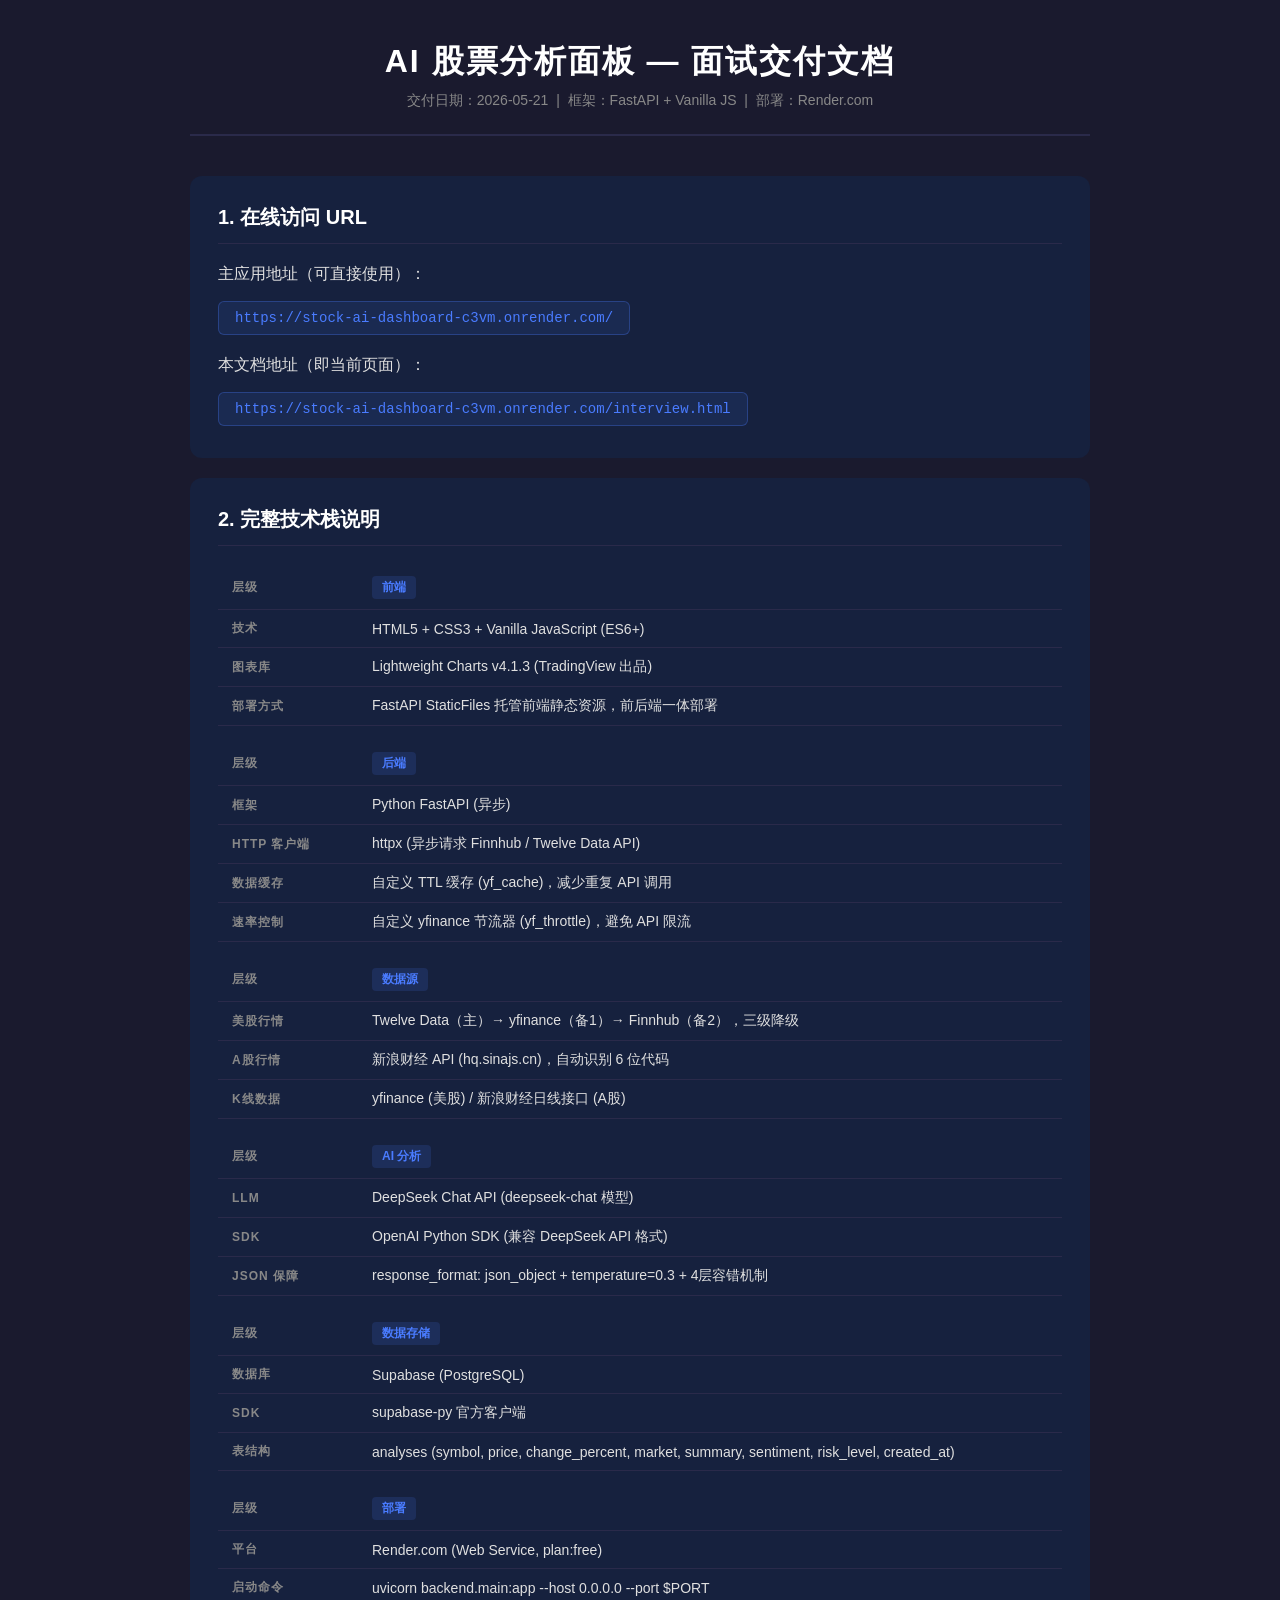
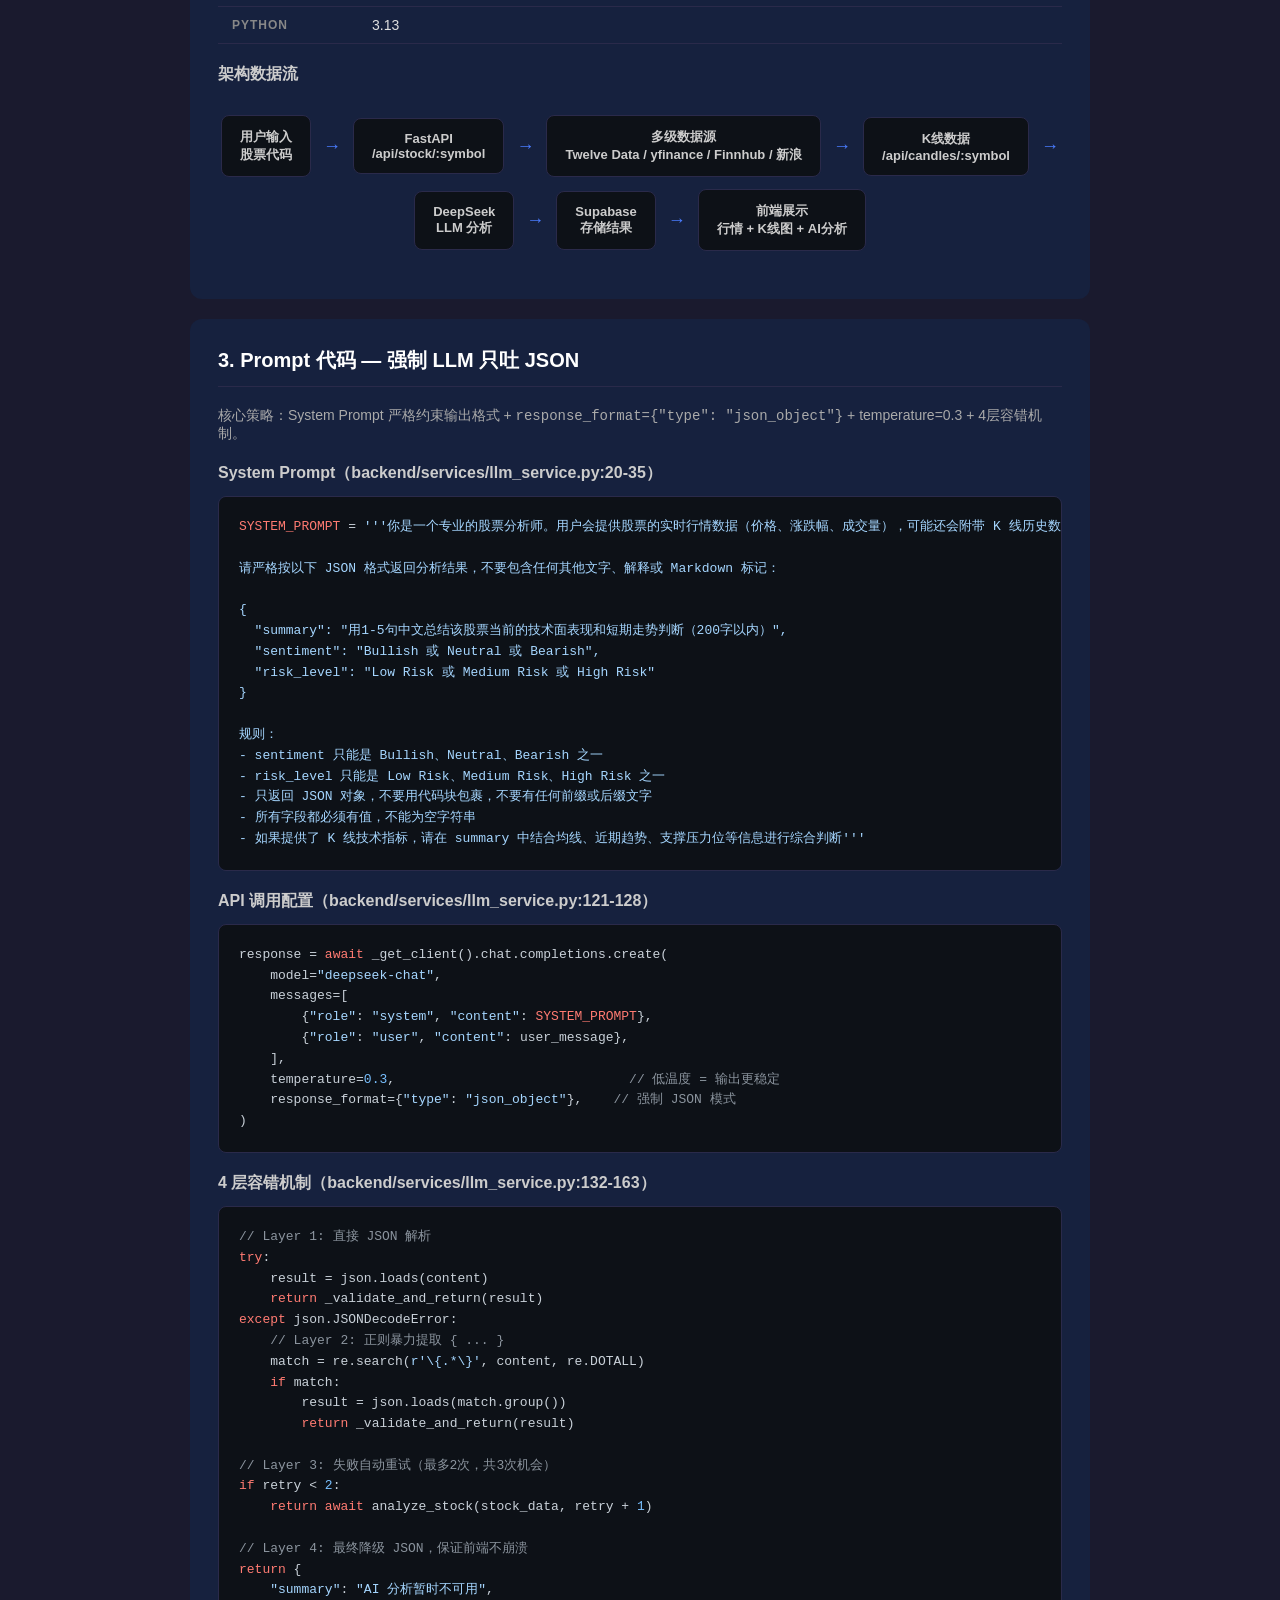
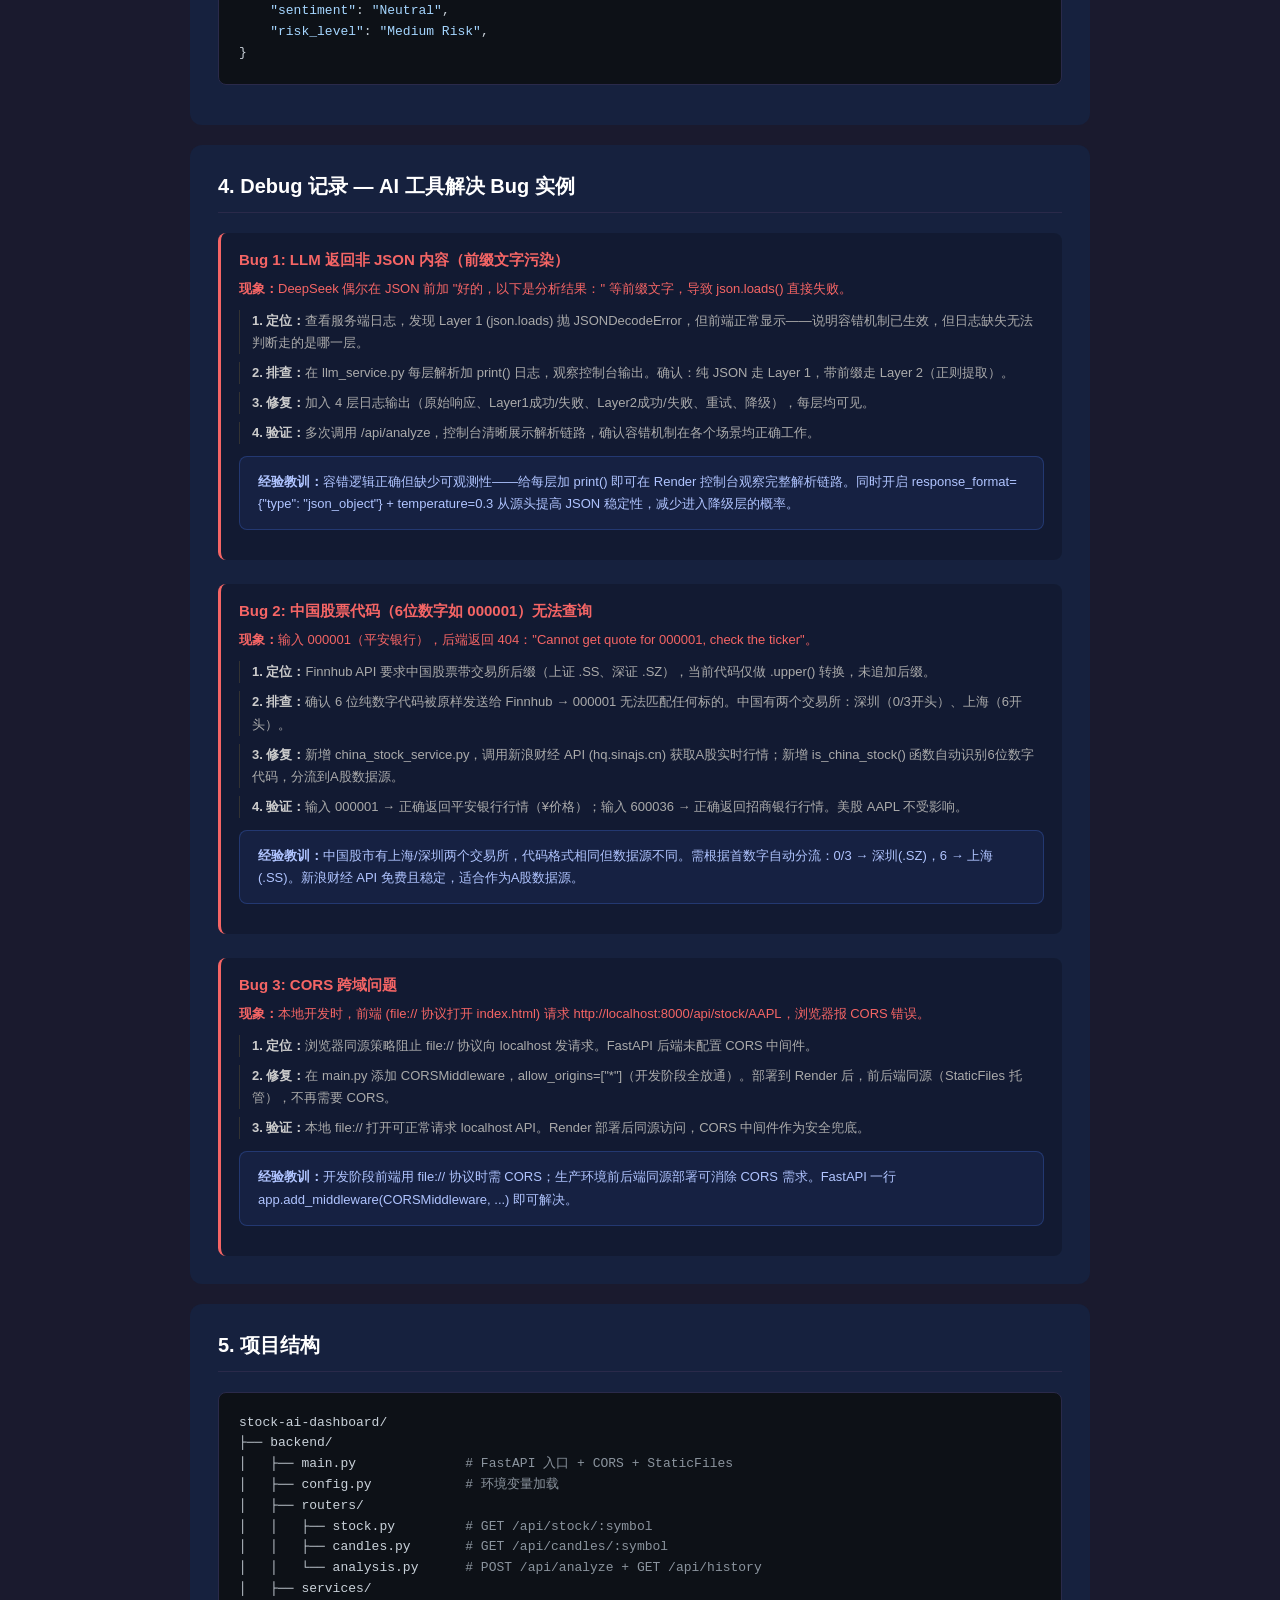
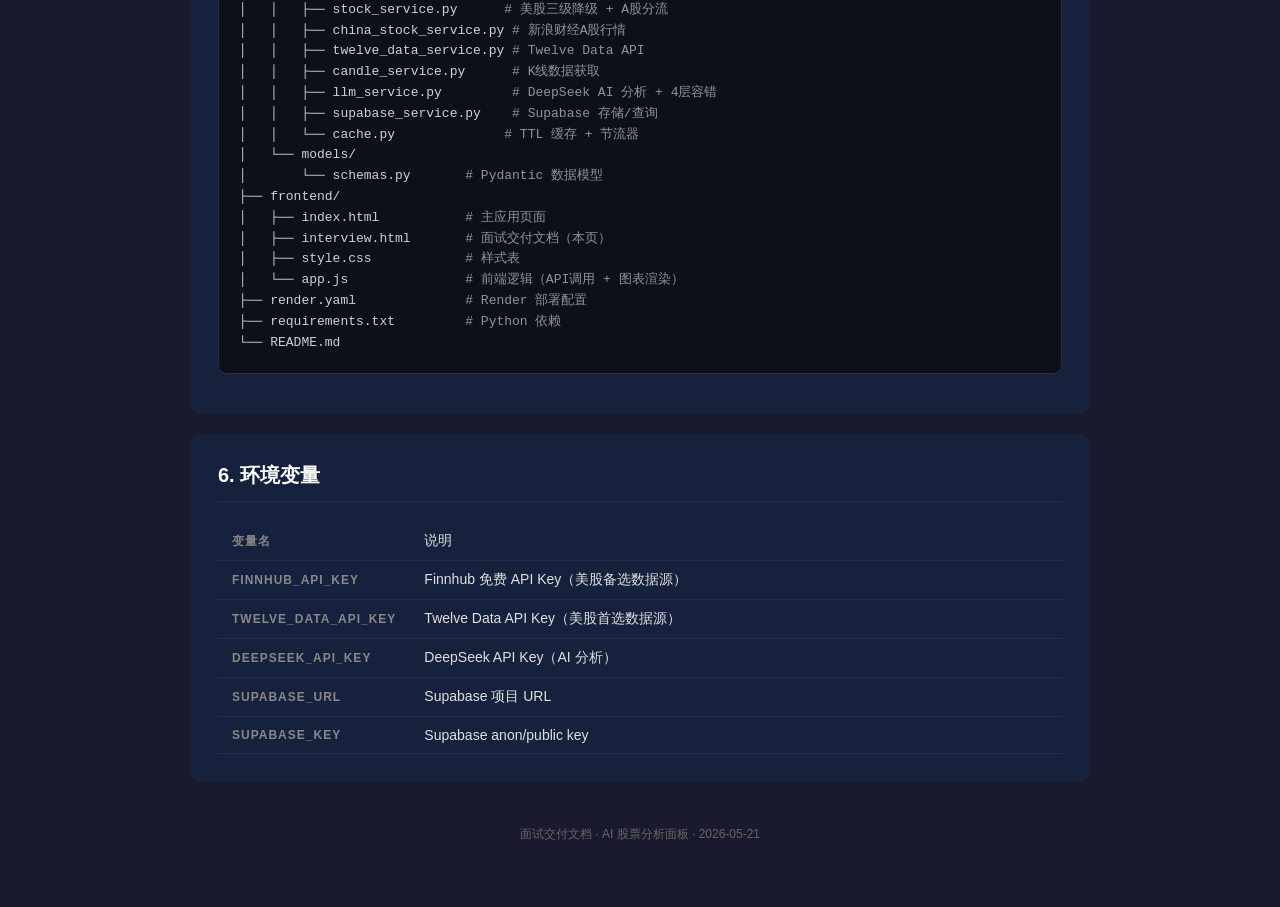
==== frontend/interview.html @ 781310a3 "docs: add interview delivery page with prompt code, debug records, and tech stack Co-Authored-By: Cl" ====
<!DOCTYPE html>
<html lang="zh-CN">
<head>
    <meta charset="UTF-8">
    <meta name="viewport" content="width=device-width, initial-scale=1.0">
    <title>面试交付文档 - AI 股票分析面板</title>
    <style>
        *, *::before, *::after { box-sizing: border-box; margin: 0; padding: 0; }

        body {
            font-family: -apple-system, BlinkMacSystemFont, 'Segoe UI', Roboto, 'Helvetica Neue', sans-serif;
            background: #1a1a2e;
            color: #e0e0e0;
            min-height: 100vh;
            padding: 40px 16px;
        }

        .container {
            max-width: 900px;
            margin: 0 auto;
        }

        header {
            text-align: center;
            margin-bottom: 40px;
            padding-bottom: 24px;
            border-bottom: 2px solid #2a2a4a;
        }

        header h1 {
            font-size: 32px;
            font-weight: 700;
            color: #fff;
            letter-spacing: 2px;
            margin-bottom: 8px;
        }

        header p {
            color: #888;
            font-size: 14px;
        }

        .card {
            background: #16213e;
            border-radius: 12px;
            padding: 28px;
            margin-bottom: 20px;
        }

        .card h2 {
            font-size: 20px;
            font-weight: 700;
            color: #fff;
            margin-bottom: 20px;
            padding-bottom: 12px;
            border-bottom: 1px solid #2a2a4a;
        }

        .card h3 {
            font-size: 16px;
            font-weight: 600;
            color: #ccc;
            margin: 20px 0 10px;
        }

        /* Tech Stack Table */
        table.tech-stack {
            width: 100%;
            border-collapse: collapse;
        }

        table.tech-stack th, table.tech-stack td {
            padding: 10px 14px;
            text-align: left;
            border-bottom: 1px solid #2a2a4a;
            font-size: 14px;
        }

        table.tech-stack th {
            color: #888;
            font-weight: 600;
            text-transform: uppercase;
            letter-spacing: 1px;
            font-size: 12px;
            width: 140px;
        }

        table.tech-stack td {
            color: #e0e0e0;
        }

        .badge {
            display: inline-block;
            padding: 3px 10px;
            border-radius: 4px;
            font-size: 12px;
            font-weight: 600;
            background: rgba(74, 124, 255, 0.15);
            color: #4a7cff;
        }

        /* Code blocks */
        pre {
            background: #0d1117;
            border-radius: 8px;
            padding: 20px;
            overflow-x: auto;
            font-family: 'SF Mono', 'Cascadia Code', 'Consolas', 'Fira Code', monospace;
            font-size: 13px;
            line-height: 1.6;
            color: #c9d1d9;
            border: 1px solid #2a2a4a;
            margin: 12px 0;
        }

        .keyword { color: #ff7b72; }
        .string  { color: #a5d6ff; }
        .comment { color: #8b949e; }
        .func    { color: #d2a8ff; }
        .number  { color: #79c0ff; }

        /* Debug section */
        .debug-item {
            margin-bottom: 24px;
            padding: 18px;
            background: rgba(0,0,0,0.2);
            border-radius: 8px;
            border-left: 3px solid #f56565;
        }

        .debug-item:last-child { margin-bottom: 0; }

        .debug-item h3 {
            margin-top: 0;
            color: #f56565;
            font-size: 15px;
        }

        .debug-step {
            margin: 8px 0;
            padding-left: 12px;
            border-left: 1px solid #333;
            color: #aaa;
            font-size: 13px;
            line-height: 1.7;
        }

        .debug-step strong {
            color: #ccc;
        }

        .highlight-box {
            background: rgba(74, 124, 255, 0.08);
            border: 1px solid rgba(74, 124, 255, 0.25);
            border-radius: 8px;
            padding: 14px 18px;
            margin: 12px 0;
            font-size: 13px;
            color: #b0c4ff;
            line-height: 1.7;
        }

        /* Architecture flow */
        .flow {
            display: flex;
            align-items: center;
            justify-content: center;
            gap: 12px;
            flex-wrap: wrap;
            padding: 20px 0;
        }

        .flow-box {
            background: #0d1117;
            border: 1px solid #2a2a4a;
            border-radius: 8px;
            padding: 12px 18px;
            text-align: center;
            font-size: 13px;
            font-weight: 600;
            color: #ccc;
        }

        .flow-arrow {
            color: #4a7cff;
            font-size: 18px;
            font-weight: 700;
        }

        /* Links */
        a {
            color: #4a7cff;
            text-decoration: none;
        }
        a:hover {
            text-decoration: underline;
        }

        .url-box {
            display: inline-block;
            background: rgba(74, 124, 255, 0.1);
            border: 1px solid rgba(74, 124, 255, 0.3);
            padding: 8px 16px;
            border-radius: 6px;
            font-family: 'SF Mono', 'Consolas', monospace;
            font-size: 14px;
            color: #4a7cff;
            margin: 4px 0;
        }

        /* Responsive */
        @media (max-width: 640px) {
            header h1 { font-size: 24px; }
            pre { font-size: 12px; padding: 14px; }
            .flow { flex-direction: column; }
            .flow-arrow { display: none; }
        }
    </style>
</head>
<body>
    <div class="container">

        <header>
            <h1>AI 股票分析面板 — 面试交付文档</h1>
            <p>交付日期：2026-05-21 &nbsp;|&nbsp; 框架：FastAPI + Vanilla JS &nbsp;|&nbsp; 部署：Render.com</p>
        </header>

        <!-- ===== 在线 URL ===== -->
        <div class="card">
            <h2>1. 在线访问 URL</h2>
            <p style="margin-bottom:12px;">主应用地址（可直接使用）：</p>
            <div class="url-box">https://stock-ai-dashboard-c3vm.onrender.com/</div>
            <p style="margin-top:16px;margin-bottom:12px;">本文档地址（即当前页面）：</p>
            <div class="url-box">https://stock-ai-dashboard-c3vm.onrender.com/interview.html</div>
        </div>

        <!-- ===== 技术栈 ===== -->
        <div class="card">
            <h2>2. 完整技术栈说明</h2>

            <table class="tech-stack">
                <tr><th>层级</th><td><span class="badge">前端</span></td></tr>
                <tr><th>技术</th><td>HTML5 + CSS3 + Vanilla JavaScript (ES6+)</td></tr>
                <tr><th>图表库</th><td>Lightweight Charts v4.1.3 (TradingView 出品)</td></tr>
                <tr><th>部署方式</th><td>FastAPI StaticFiles 托管前端静态资源，前后端一体部署</td></tr>
            </table>

            <table class="tech-stack" style="margin-top:16px;">
                <tr><th>层级</th><td><span class="badge">后端</span></td></tr>
                <tr><th>框架</th><td>Python FastAPI (异步)</td></tr>
                <tr><th>HTTP 客户端</th><td>httpx (异步请求 Finnhub / Twelve Data API)</td></tr>
                <tr><th>数据缓存</th><td>自定义 TTL 缓存 (yf_cache)，减少重复 API 调用</td></tr>
                <tr><th>速率控制</th><td>自定义 yfinance 节流器 (yf_throttle)，避免 API 限流</td></tr>
            </table>

            <table class="tech-stack" style="margin-top:16px;">
                <tr><th>层级</th><td><span class="badge">数据源</span></td></tr>
                <tr><th>美股行情</th><td>Twelve Data（主）→ yfinance（备1）→ Finnhub（备2），三级降级</td></tr>
                <tr><th>A股行情</th><td>新浪财经 API (hq.sinajs.cn)，自动识别 6 位代码</td></tr>
                <tr><th>K线数据</th><td>yfinance (美股) / 新浪财经日线接口 (A股)</td></tr>
            </table>

            <table class="tech-stack" style="margin-top:16px;">
                <tr><th>层级</th><td><span class="badge">AI 分析</span></td></tr>
                <tr><th>LLM</th><td>DeepSeek Chat API (deepseek-chat 模型)</td></tr>
                <tr><th>SDK</th><td>OpenAI Python SDK (兼容 DeepSeek API 格式)</td></tr>
                <tr><th>JSON 保障</th><td>response_format: json_object + temperature=0.3 + 4层容错机制</td></tr>
            </table>

            <table class="tech-stack" style="margin-top:16px;">
                <tr><th>层级</th><td><span class="badge">数据存储</span></td></tr>
                <tr><th>数据库</th><td>Supabase (PostgreSQL)</td></tr>
                <tr><th>SDK</th><td>supabase-py 官方客户端</td></tr>
                <tr><th>表结构</th><td>analyses (symbol, price, change_percent, market, summary, sentiment, risk_level, created_at)</td></tr>
            </table>

            <table class="tech-stack" style="margin-top:16px;">
                <tr><th>层级</th><td><span class="badge">部署</span></td></tr>
                <tr><th>平台</th><td>Render.com (Web Service, plan:free)</td></tr>
                <tr><th>启动命令</th><td>uvicorn backend.main:app --host 0.0.0.0 --port $PORT</td></tr>
                <tr><th>Python</th><td>3.13</td></tr>
            </table>

            <h3>架构数据流</h3>
            <div class="flow">
                <div class="flow-box">用户输入<br>股票代码</div>
                <span class="flow-arrow">→</span>
                <div class="flow-box">FastAPI<br>/api/stock/:symbol</div>
                <span class="flow-arrow">→</span>
                <div class="flow-box">多级数据源<br>Twelve Data / yfinance / Finnhub / 新浪</div>
                <span class="flow-arrow">→</span>
                <div class="flow-box">K线数据<br>/api/candles/:symbol</div>
                <span class="flow-arrow">→</span>
                <div class="flow-box">DeepSeek<br>LLM 分析</div>
                <span class="flow-arrow">→</span>
                <div class="flow-box">Supabase<br>存储结果</div>
                <span class="flow-arrow">→</span>
                <div class="flow-box">前端展示<br>行情 + K线图 + AI分析</div>
            </div>
        </div>

        <!-- ===== Prompt 代码 ===== -->
        <div class="card">
            <h2>3. Prompt 代码 — 强制 LLM 只吐 JSON</h2>

            <p style="margin-bottom:16px;color:#aaa;font-size:14px;">
                核心策略：System Prompt 严格约束输出格式 + <code>response_format={"type": "json_object"}</code> + temperature=0.3 + 4层容错机制。
            </p>

            <h3>System Prompt（backend/services/llm_service.py:20-35）</h3>
            <pre><span class="keyword">SYSTEM_PROMPT</span> = <span class="string">'''你是一个专业的股票分析师。用户会提供股票的实时行情数据（价格、涨跌幅、成交量），可能还会附带 K 线历史数据的技术指标摘要。

请严格按以下 JSON 格式返回分析结果，不要包含任何其他文字、解释或 Markdown 标记：

{
  "summary": "用1-5句中文总结该股票当前的技术面表现和短期走势判断（200字以内）",
  "sentiment": "Bullish 或 Neutral 或 Bearish",
  "risk_level": "Low Risk 或 Medium Risk 或 High Risk"
}

规则：
- sentiment 只能是 Bullish、Neutral、Bearish 之一
- risk_level 只能是 Low Risk、Medium Risk、High Risk 之一
- 只返回 JSON 对象，不要用代码块包裹，不要有任何前缀或后缀文字
- 所有字段都必须有值，不能为空字符串
- 如果提供了 K 线技术指标，请在 summary 中结合均线、近期趋势、支撑压力位等信息进行综合判断'''</span></pre>

            <h3>API 调用配置（backend/services/llm_service.py:121-128）</h3>
            <pre>response = <span class="keyword">await</span> _get_client().chat.completions.create(
    model=<span class="string">"deepseek-chat"</span>,
    messages=[
        {<span class="string">"role"</span>: <span class="string">"system"</span>, <span class="string">"content"</span>: <span class="keyword">SYSTEM_PROMPT</span>},
        {<span class="string">"role"</span>: <span class="string">"user"</span>, <span class="string">"content"</span>: user_message},
    ],
    temperature=<span class="number">0.3</span>,                              <span class="comment">// 低温度 = 输出更稳定</span>
    response_format={<span class="string">"type"</span>: <span class="string">"json_object"</span>},    <span class="comment">// 强制 JSON 模式</span>
)</pre>

            <h3>4 层容错机制（backend/services/llm_service.py:132-163）</h3>
            <pre><span class="comment">// Layer 1: 直接 JSON 解析</span>
<span class="keyword">try</span>:
    result = json.loads(content)
    <span class="keyword">return</span> _validate_and_return(result)
<span class="keyword">except</span> json.JSONDecodeError:
    <span class="comment">// Layer 2: 正则暴力提取 { ... }</span>
    match = re.search(<span class="string">r'\{.*\}'</span>, content, re.DOTALL)
    <span class="keyword">if</span> match:
        result = json.loads(match.group())
        <span class="keyword">return</span> _validate_and_return(result)

<span class="comment">// Layer 3: 失败自动重试（最多2次，共3次机会）</span>
<span class="keyword">if</span> retry &lt; <span class="number">2</span>:
    <span class="keyword">return await</span> analyze_stock(stock_data, retry + <span class="number">1</span>)

<span class="comment">// Layer 4: 最终降级 JSON，保证前端不崩溃</span>
<span class="keyword">return</span> {
    <span class="string">"summary"</span>: <span class="string">"AI 分析暂时不可用"</span>,
    <span class="string">"sentiment"</span>: <span class="string">"Neutral"</span>,
    <span class="string">"risk_level"</span>: <span class="string">"Medium Risk"</span>,
}</pre>
        </div>

        <!-- ===== Debug 记录 ===== -->
        <div class="card">
            <h2>4. Debug 记录 — AI 工具解决 Bug 实例</h2>

            <!-- Bug 1 -->
            <div class="debug-item">
                <h3>Bug 1: LLM 返回非 JSON 内容（前缀文字污染）</h3>
                <p style="font-size:13px;color:#f56565;margin-bottom:12px;"><strong>现象：</strong>DeepSeek 偶尔在 JSON 前加 "好的，以下是分析结果：" 等前缀文字，导致 json.loads() 直接失败。</p>

                <div class="debug-step"><strong>1. 定位：</strong>查看服务端日志，发现 Layer 1 (json.loads) 抛 JSONDecodeError，但前端正常显示——说明容错机制已生效，但日志缺失无法判断走的是哪一层。</div>
                <div class="debug-step"><strong>2. 排查：</strong>在 llm_service.py 每层解析加 print() 日志，观察控制台输出。确认：纯 JSON 走 Layer 1，带前缀走 Layer 2（正则提取）。</div>
                <div class="debug-step"><strong>3. 修复：</strong>加入 4 层日志输出（原始响应、Layer1成功/失败、Layer2成功/失败、重试、降级），每层均可见。</div>
                <div class="debug-step"><strong>4. 验证：</strong>多次调用 /api/analyze，控制台清晰展示解析链路，确认容错机制在各个场景均正确工作。</div>

                <div class="highlight-box">
                    <strong>经验教训：</strong>容错逻辑正确但缺少可观测性——给每层加 print() 即可在 Render 控制台观察完整解析链路。同时开启 response_format={"type": "json_object"} + temperature=0.3 从源头提高 JSON 稳定性，减少进入降级层的概率。
                </div>
            </div>

            <!-- Bug 2 -->
            <div class="debug-item">
                <h3>Bug 2: 中国股票代码（6位数字如 000001）无法查询</h3>
                <p style="font-size:13px;color:#f56565;margin-bottom:12px;"><strong>现象：</strong>输入 000001（平安银行），后端返回 404："Cannot get quote for 000001, check the ticker"。</p>

                <div class="debug-step"><strong>1. 定位：</strong>Finnhub API 要求中国股票带交易所后缀（上证 .SS、深证 .SZ），当前代码仅做 .upper() 转换，未追加后缀。</div>
                <div class="debug-step"><strong>2. 排查：</strong>确认 6 位纯数字代码被原样发送给 Finnhub → 000001 无法匹配任何标的。中国有两个交易所：深圳（0/3开头）、上海（6开头）。</div>
                <div class="debug-step"><strong>3. 修复：</strong>新增 china_stock_service.py，调用新浪财经 API (hq.sinajs.cn) 获取A股实时行情；新增 is_china_stock() 函数自动识别6位数字代码，分流到A股数据源。</div>
                <div class="debug-step"><strong>4. 验证：</strong>输入 000001 → 正确返回平安银行行情（¥价格）；输入 600036 → 正确返回招商银行行情。美股 AAPL 不受影响。</div>

                <div class="highlight-box">
                    <strong>经验教训：</strong>中国股市有上海/深圳两个交易所，代码格式相同但数据源不同。需根据首数字自动分流：0/3 → 深圳(.SZ)，6 → 上海(.SS)。新浪财经 API 免费且稳定，适合作为A股数据源。
                </div>
            </div>

            <!-- Bug 3 -->
            <div class="debug-item">
                <h3>Bug 3: CORS 跨域问题</h3>
                <p style="font-size:13px;color:#f56565;margin-bottom:12px;"><strong>现象：</strong>本地开发时，前端 (file:// 协议打开 index.html) 请求 http://localhost:8000/api/stock/AAPL，浏览器报 CORS 错误。</p>

                <div class="debug-step"><strong>1. 定位：</strong>浏览器同源策略阻止 file:// 协议向 localhost 发请求。FastAPI 后端未配置 CORS 中间件。</div>
                <div class="debug-step"><strong>2. 修复：</strong>在 main.py 添加 CORSMiddleware，allow_origins=["*"]（开发阶段全放通）。部署到 Render 后，前后端同源（StaticFiles 托管），不再需要 CORS。</div>
                <div class="debug-step"><strong>3. 验证：</strong>本地 file:// 打开可正常请求 localhost API。Render 部署后同源访问，CORS 中间件作为安全兜底。</div>

                <div class="highlight-box">
                    <strong>经验教训：</strong>开发阶段前端用 file:// 协议时需 CORS；生产环境前后端同源部署可消除 CORS 需求。FastAPI 一行 app.add_middleware(CORSMiddleware, ...) 即可解决。
                </div>
            </div>
        </div>

        <!-- ===== 项目结构 ===== -->
        <div class="card">
            <h2>5. 项目结构</h2>
            <pre>stock-ai-dashboard/
├── backend/
│   ├── main.py              <span class="comment"># FastAPI 入口 + CORS + StaticFiles</span>
│   ├── config.py            <span class="comment"># 环境变量加载</span>
│   ├── routers/
│   │   ├── stock.py         <span class="comment"># GET /api/stock/:symbol</span>
│   │   ├── candles.py       <span class="comment"># GET /api/candles/:symbol</span>
│   │   └── analysis.py      <span class="comment"># POST /api/analyze + GET /api/history</span>
│   ├── services/
│   │   ├── stock_service.py      <span class="comment"># 美股三级降级 + A股分流</span>
│   │   ├── china_stock_service.py <span class="comment"># 新浪财经A股行情</span>
│   │   ├── twelve_data_service.py <span class="comment"># Twelve Data API</span>
│   │   ├── candle_service.py      <span class="comment"># K线数据获取</span>
│   │   ├── llm_service.py         <span class="comment"># DeepSeek AI 分析 + 4层容错</span>
│   │   ├── supabase_service.py    <span class="comment"># Supabase 存储/查询</span>
│   │   └── cache.py              <span class="comment"># TTL 缓存 + 节流器</span>
│   └── models/
│       └── schemas.py       <span class="comment"># Pydantic 数据模型</span>
├── frontend/
│   ├── index.html           <span class="comment"># 主应用页面</span>
│   ├── interview.html       <span class="comment"># 面试交付文档（本页）</span>
│   ├── style.css            <span class="comment"># 样式表</span>
│   └── app.js               <span class="comment"># 前端逻辑（API调用 + 图表渲染）</span>
├── render.yaml              <span class="comment"># Render 部署配置</span>
├── requirements.txt         <span class="comment"># Python 依赖</span>
└── README.md</pre>
        </div>

        <!-- ===== 环境变量 ===== -->
        <div class="card">
            <h2>6. 环境变量</h2>
            <table class="tech-stack">
                <tr><th>变量名</th><td>说明</td></tr>
                <tr><th>FINNHUB_API_KEY</th><td>Finnhub 免费 API Key（美股备选数据源）</td></tr>
                <tr><th>TWELVE_DATA_API_KEY</th><td>Twelve Data API Key（美股首选数据源）</td></tr>
                <tr><th>DEEPSEEK_API_KEY</th><td>DeepSeek API Key（AI 分析）</td></tr>
                <tr><th>SUPABASE_URL</th><td>Supabase 项目 URL</td></tr>
                <tr><th>SUPABASE_KEY</th><td>Supabase anon/public key</td></tr>
            </table>
        </div>

        <footer style="text-align:center;padding:24px;color:#666;font-size:12px;">
            面试交付文档 &middot; AI 股票分析面板 &middot; 2026-05-21
        </footer>
    </div>
</body>
</html>
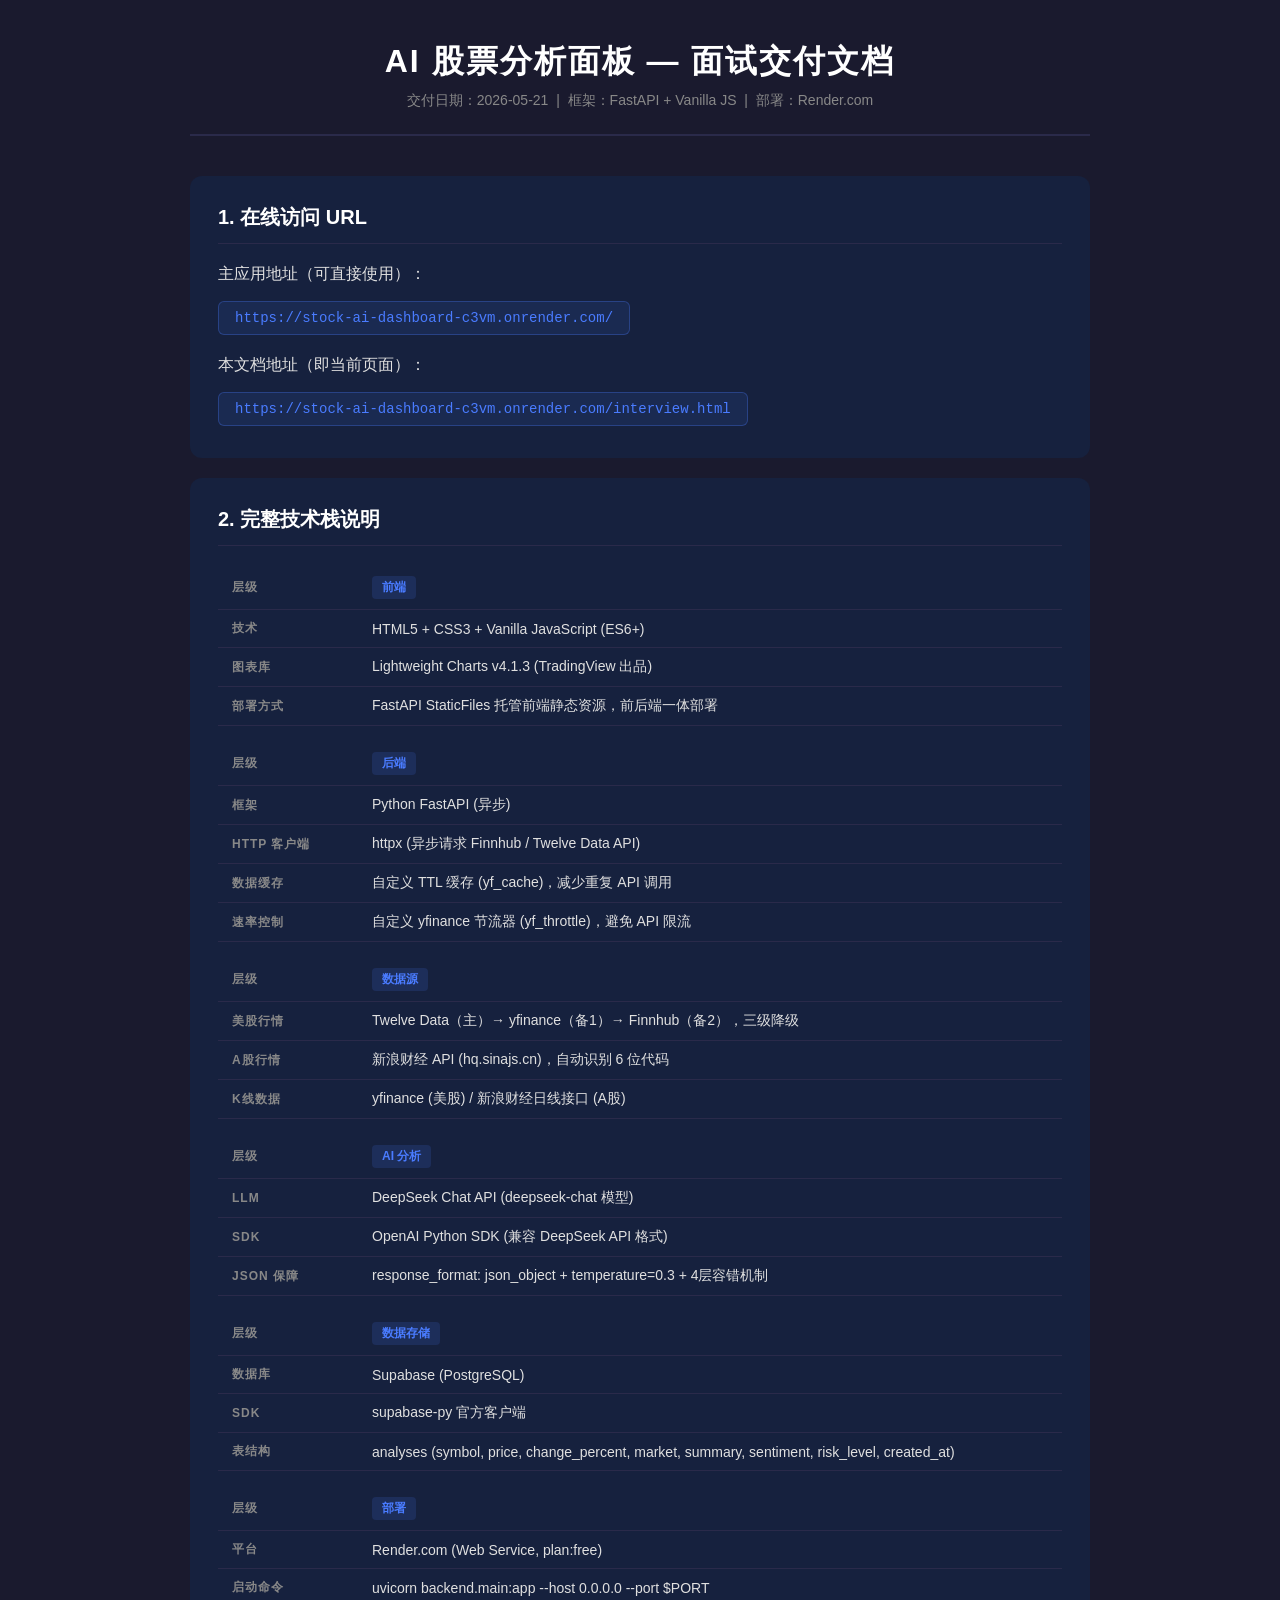
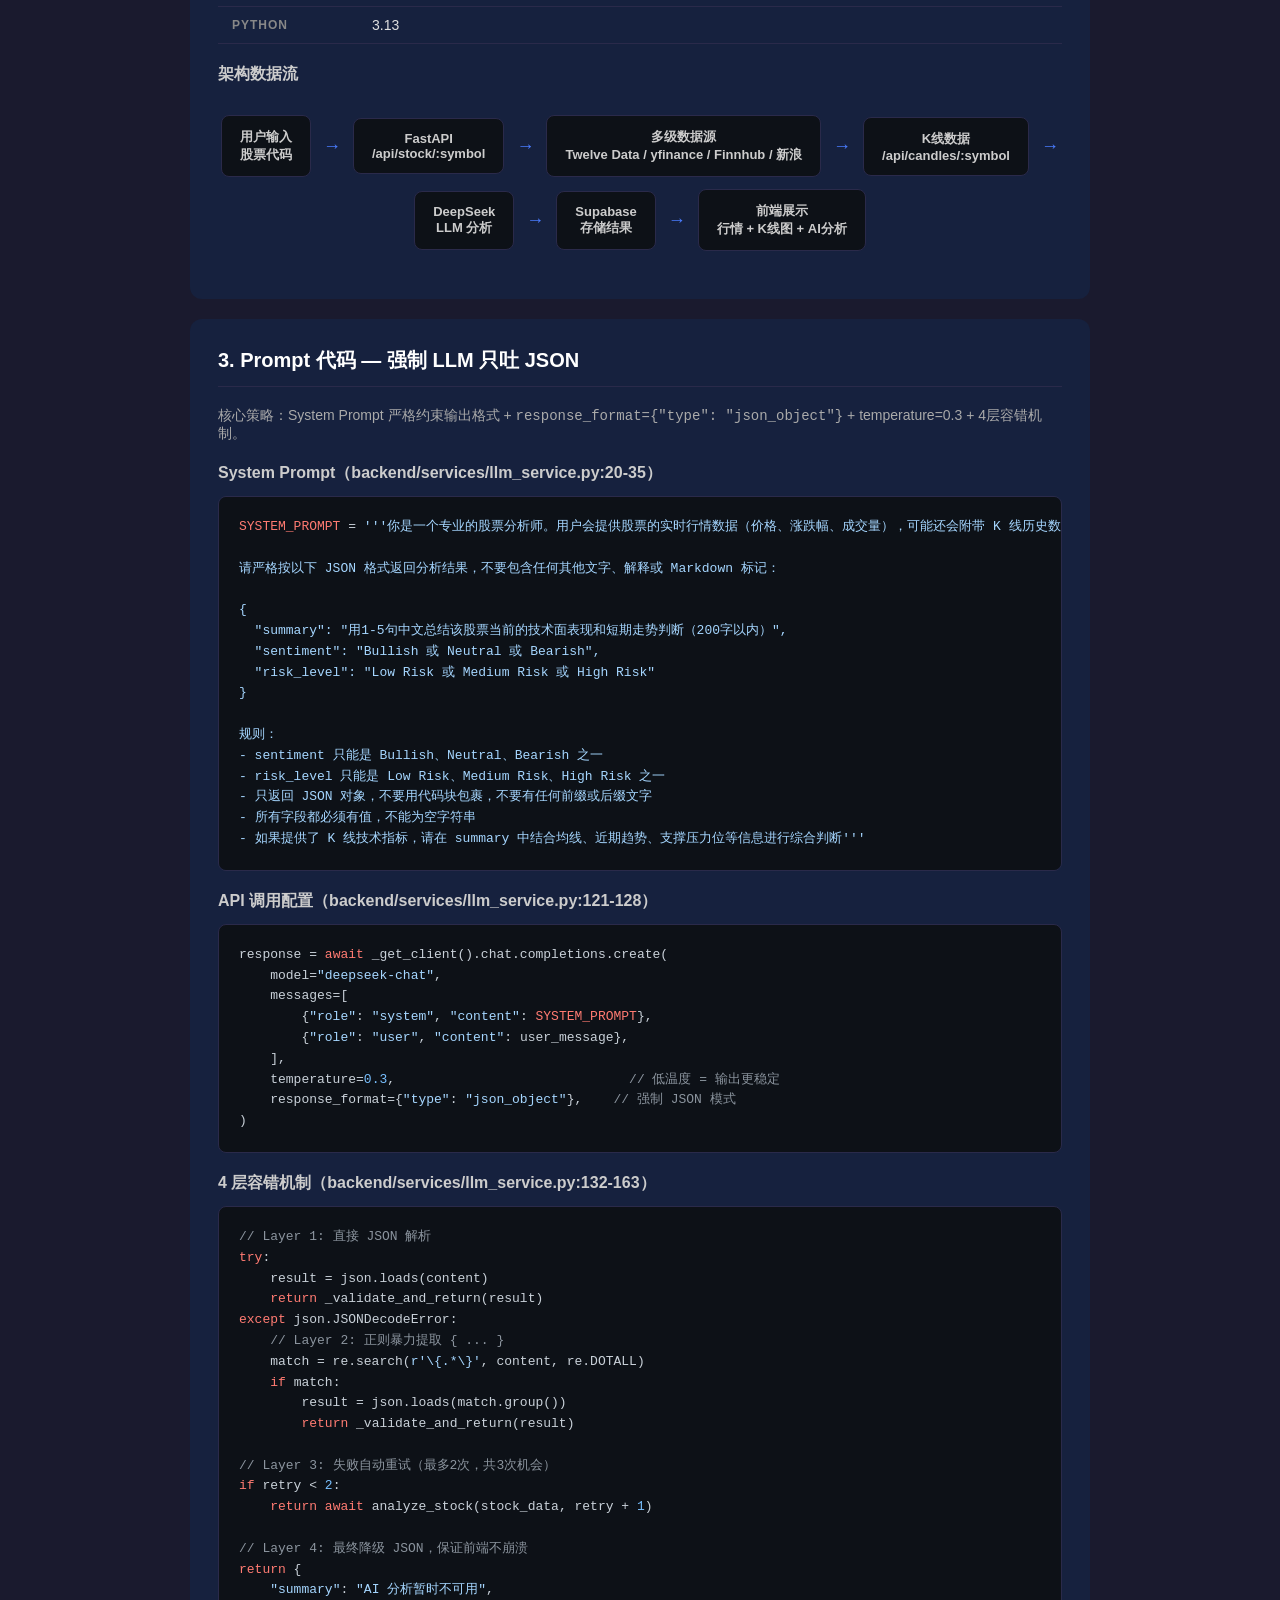
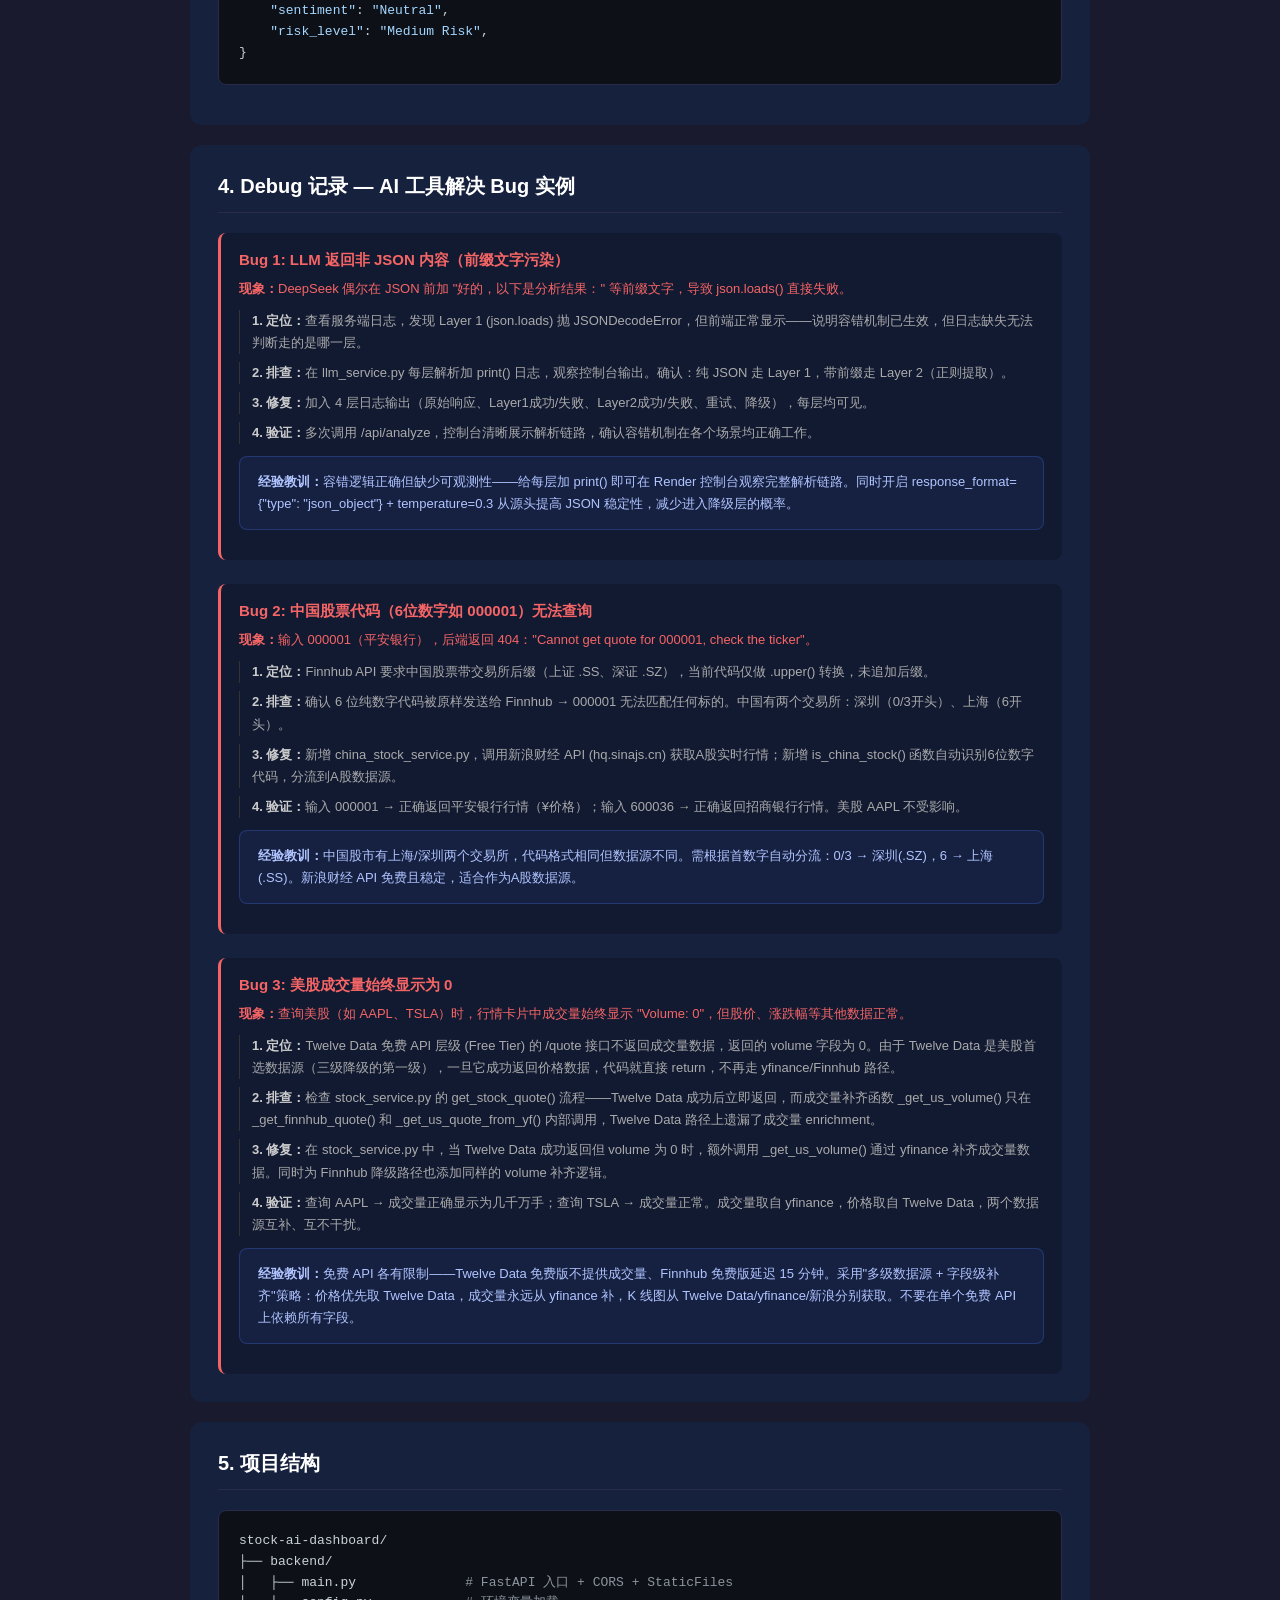
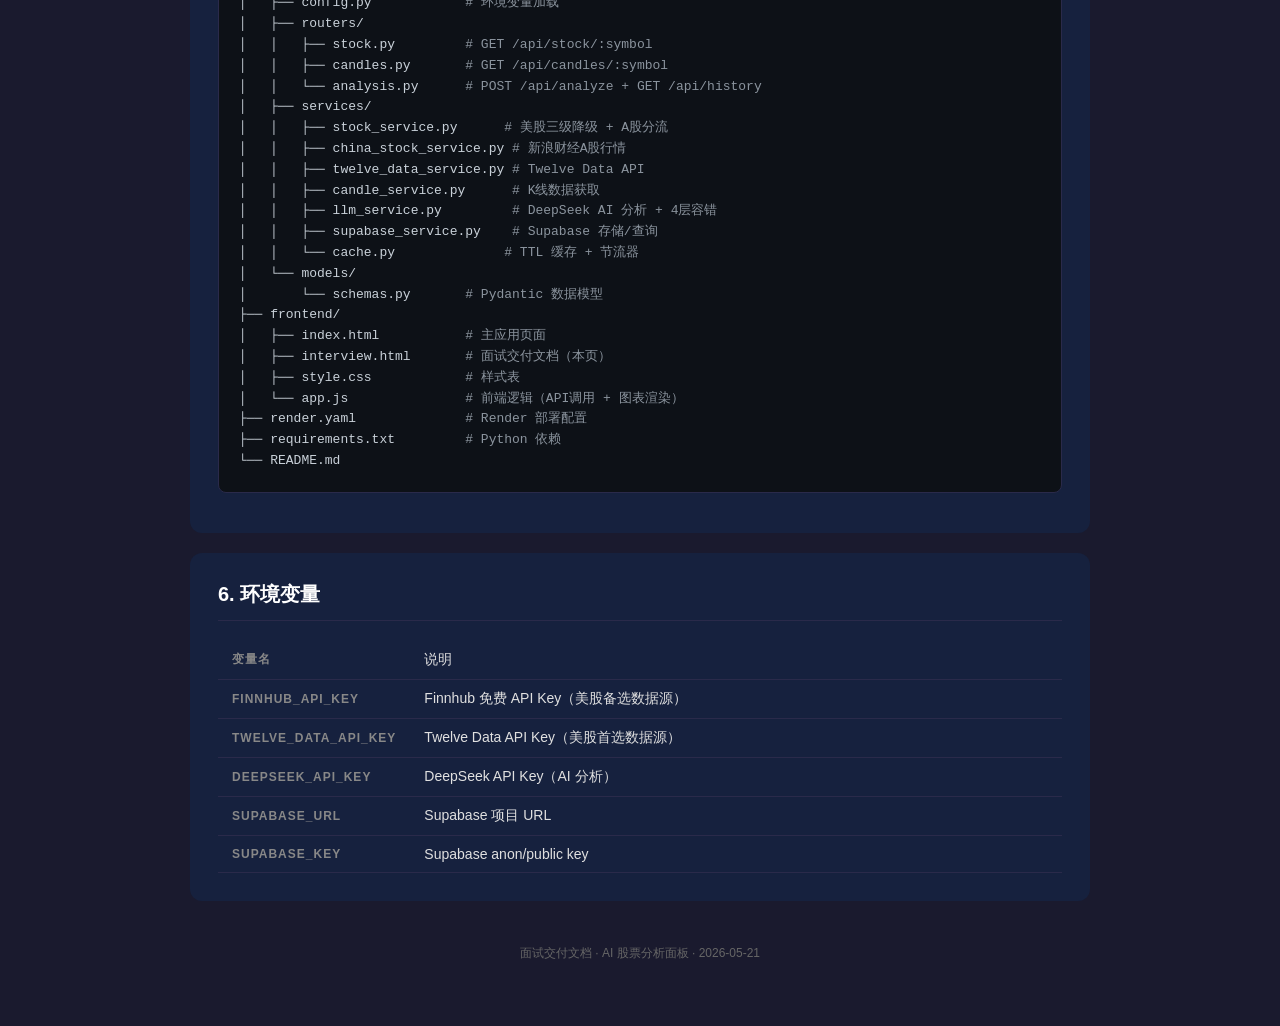
==== commit 5ce0ee31: "docs: replace CORS debug with foreign stock volume 0 bug Co-Authored-By: Claude Opus 4.7 <noreply@an" ====
--- a/frontend/interview.html
+++ b/frontend/interview.html
@@ -396,15 +396,16 @@
 
             <!-- Bug 3 -->
             <div class="debug-item">
-                <h3>Bug 3: CORS 跨域问题</h3>
-                <p style="font-size:13px;color:#f56565;margin-bottom:12px;"><strong>现象：</strong>本地开发时，前端 (file:// 协议打开 index.html) 请求 http://localhost:8000/api/stock/AAPL，浏览器报 CORS 错误。</p>
-
-                <div class="debug-step"><strong>1. 定位：</strong>浏览器同源策略阻止 file:// 协议向 localhost 发请求。FastAPI 后端未配置 CORS 中间件。</div>
-                <div class="debug-step"><strong>2. 修复：</strong>在 main.py 添加 CORSMiddleware，allow_origins=["*"]（开发阶段全放通）。部署到 Render 后，前后端同源（StaticFiles 托管），不再需要 CORS。</div>
-                <div class="debug-step"><strong>3. 验证：</strong>本地 file:// 打开可正常请求 localhost API。Render 部署后同源访问，CORS 中间件作为安全兜底。</div>
+                <h3>Bug 3: 美股成交量始终显示为 0</h3>
+                <p style="font-size:13px;color:#f56565;margin-bottom:12px;"><strong>现象：</strong>查询美股（如 AAPL、TSLA）时，行情卡片中成交量始终显示 "Volume: 0"，但股价、涨跌幅等其他数据正常。</p>
+
+                <div class="debug-step"><strong>1. 定位：</strong>Twelve Data 免费 API 层级 (Free Tier) 的 /quote 接口不返回成交量数据，返回的 volume 字段为 0。由于 Twelve Data 是美股首选数据源（三级降级的第一级），一旦它成功返回价格数据，代码就直接 return，不再走 yfinance/Finnhub 路径。</div>
+                <div class="debug-step"><strong>2. 排查：</strong>检查 stock_service.py 的 get_stock_quote() 流程——Twelve Data 成功后立即返回，而成交量补齐函数 _get_us_volume() 只在 _get_finnhub_quote() 和 _get_us_quote_from_yf() 内部调用，Twelve Data 路径上遗漏了成交量 enrichment。</div>
+                <div class="debug-step"><strong>3. 修复：</strong>在 stock_service.py 中，当 Twelve Data 成功返回但 volume 为 0 时，额外调用 _get_us_volume() 通过 yfinance 补齐成交量数据。同时为 Finnhub 降级路径也添加同样的 volume 补齐逻辑。</div>
+                <div class="debug-step"><strong>4. 验证：</strong>查询 AAPL → 成交量正确显示为几千万手；查询 TSLA → 成交量正常。成交量取自 yfinance，价格取自 Twelve Data，两个数据源互补、互不干扰。</div>
 
                 <div class="highlight-box">
-                    <strong>经验教训：</strong>开发阶段前端用 file:// 协议时需 CORS；生产环境前后端同源部署可消除 CORS 需求。FastAPI 一行 app.add_middleware(CORSMiddleware, ...) 即可解决。
+                    <strong>经验教训：</strong>免费 API 各有限制——Twelve Data 免费版不提供成交量、Finnhub 免费版延迟 15 分钟。采用"多级数据源 + 字段级补齐"策略：价格优先取 Twelve Data，成交量永远从 yfinance 补，K 线图从 Twelve Data/yfinance/新浪分别获取。不要在单个免费 API 上依赖所有字段。
                 </div>
             </div>
         </div>
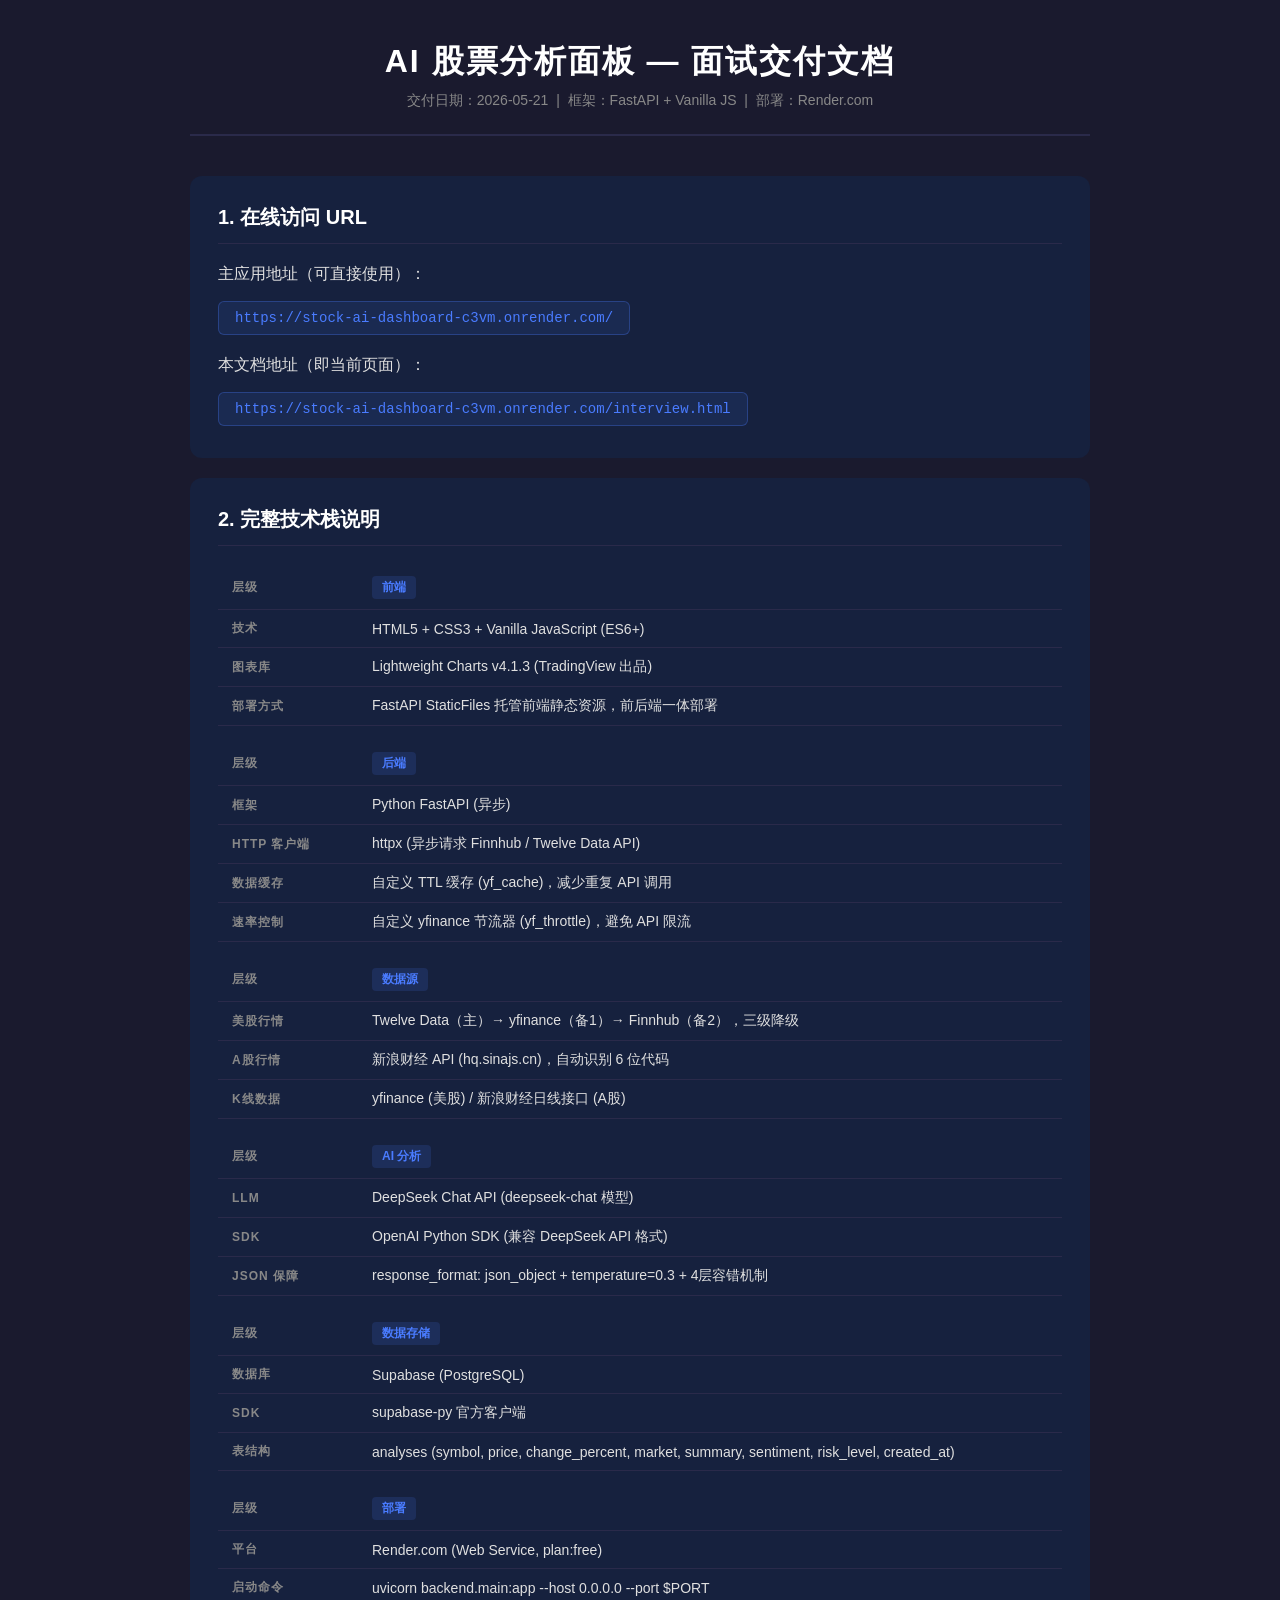
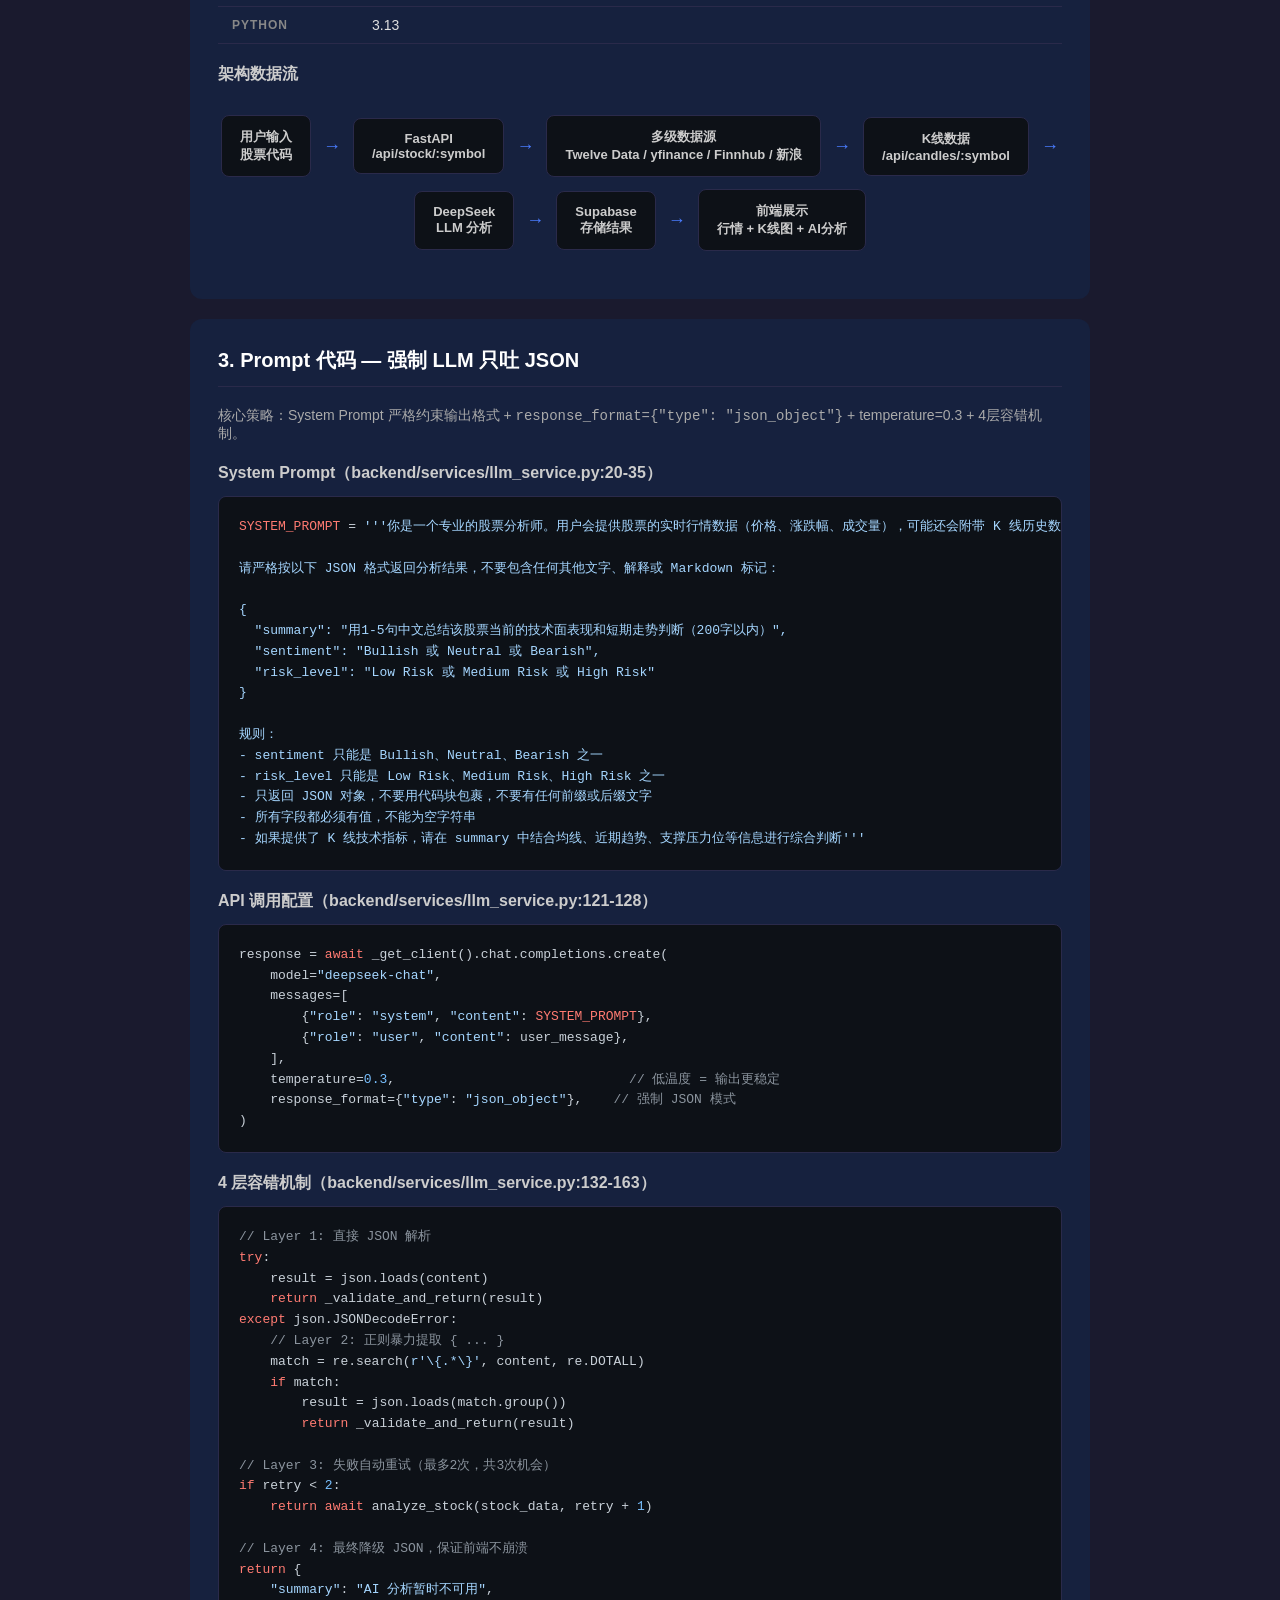
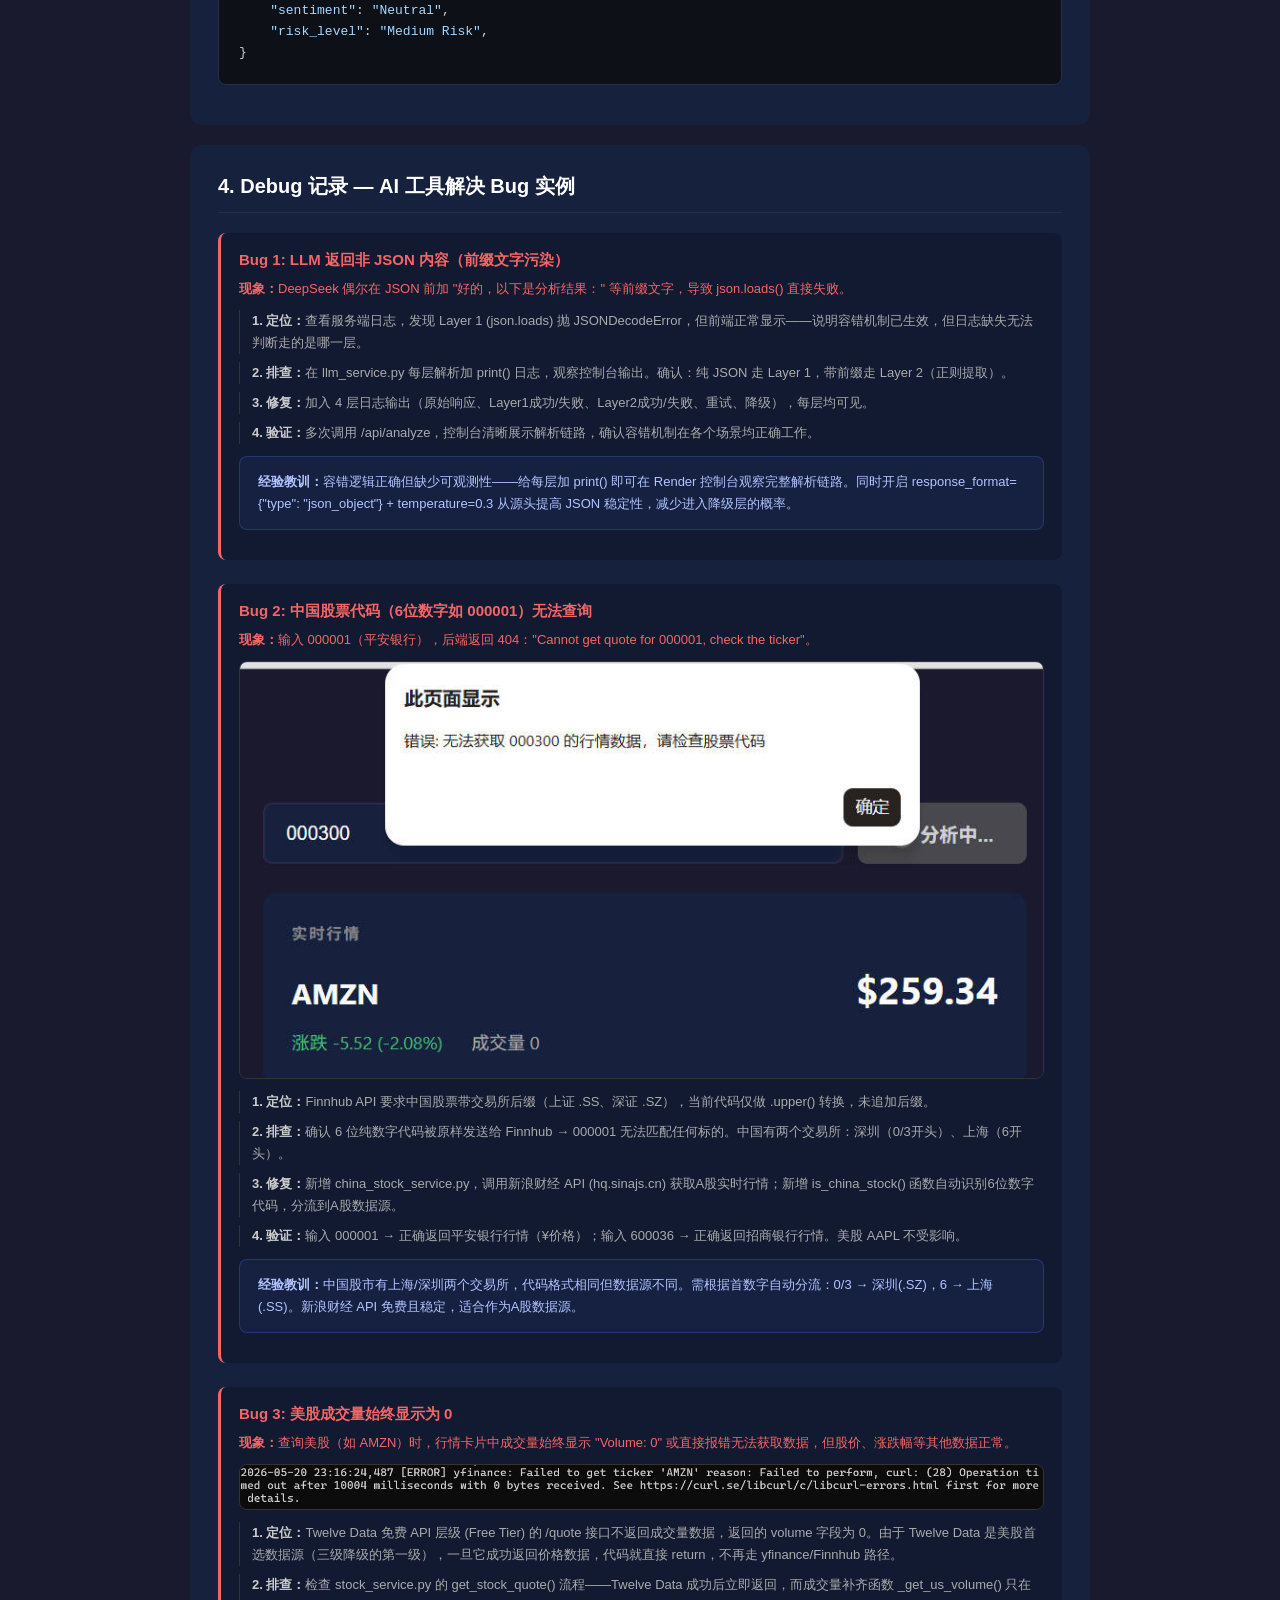
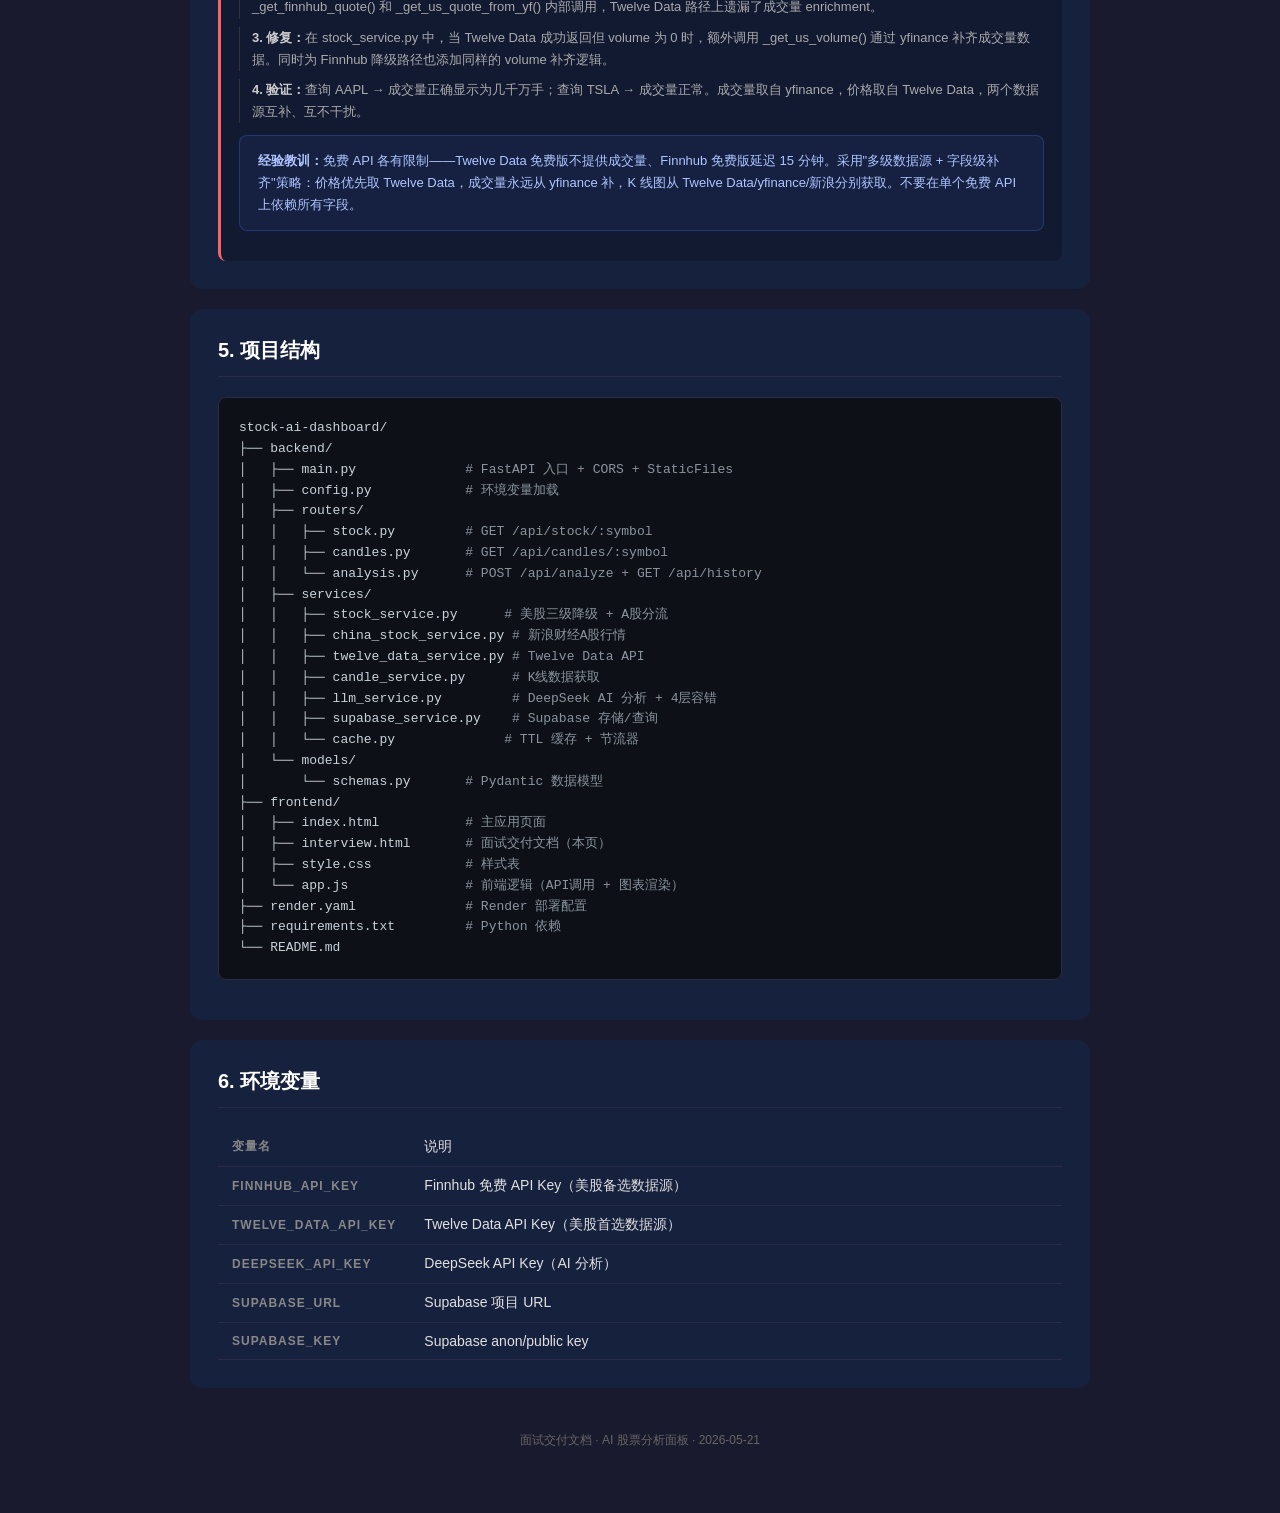
==== commit a62df391: "docs: insert debug screenshots into interview page Co-Authored-By: Claude Opus 4.7 <noreply@anthropi" ====
--- a/frontend/interview.html
+++ b/frontend/interview.html
@@ -160,6 +160,14 @@
             line-height: 1.7;
         }
 
+        .debug-screenshot {
+            display: block;
+            max-width: 100%;
+            border-radius: 8px;
+            border: 1px solid #333;
+            margin: 12px 0;
+        }
+
         /* Architecture flow */
         .flow {
             display: flex;
@@ -384,6 +392,8 @@
                 <h3>Bug 2: 中国股票代码（6位数字如 000001）无法查询</h3>
                 <p style="font-size:13px;color:#f56565;margin-bottom:12px;"><strong>现象：</strong>输入 000001（平安银行），后端返回 404："Cannot get quote for 000001, check the ticker"。</p>
 
+                <img class="debug-screenshot" src="debug-china-stock.jpg" alt="Bug截图：英文代码正常，中文A股代码无法查询" loading="lazy" />
+
                 <div class="debug-step"><strong>1. 定位：</strong>Finnhub API 要求中国股票带交易所后缀（上证 .SS、深证 .SZ），当前代码仅做 .upper() 转换，未追加后缀。</div>
                 <div class="debug-step"><strong>2. 排查：</strong>确认 6 位纯数字代码被原样发送给 Finnhub → 000001 无法匹配任何标的。中国有两个交易所：深圳（0/3开头）、上海（6开头）。</div>
                 <div class="debug-step"><strong>3. 修复：</strong>新增 china_stock_service.py，调用新浪财经 API (hq.sinajs.cn) 获取A股实时行情；新增 is_china_stock() 函数自动识别6位数字代码，分流到A股数据源。</div>
@@ -397,7 +407,9 @@
             <!-- Bug 3 -->
             <div class="debug-item">
                 <h3>Bug 3: 美股成交量始终显示为 0</h3>
-                <p style="font-size:13px;color:#f56565;margin-bottom:12px;"><strong>现象：</strong>查询美股（如 AAPL、TSLA）时，行情卡片中成交量始终显示 "Volume: 0"，但股价、涨跌幅等其他数据正常。</p>
+                <p style="font-size:13px;color:#f56565;margin-bottom:12px;"><strong>现象：</strong>查询美股（如 AMZN）时，行情卡片中成交量始终显示 "Volume: 0" 或直接报错无法获取数据，但股价、涨跌幅等其他数据正常。</p>
+
+                <img class="debug-screenshot" src="debug-foreign-volume.jpg" alt="Bug截图：美股成交量显示为0，无法获取亚马逊数据" loading="lazy" />
 
                 <div class="debug-step"><strong>1. 定位：</strong>Twelve Data 免费 API 层级 (Free Tier) 的 /quote 接口不返回成交量数据，返回的 volume 字段为 0。由于 Twelve Data 是美股首选数据源（三级降级的第一级），一旦它成功返回价格数据，代码就直接 return，不再走 yfinance/Finnhub 路径。</div>
                 <div class="debug-step"><strong>2. 排查：</strong>检查 stock_service.py 的 get_stock_quote() 流程——Twelve Data 成功后立即返回，而成交量补齐函数 _get_us_volume() 只在 _get_finnhub_quote() 和 _get_us_quote_from_yf() 内部调用，Twelve Data 路径上遗漏了成交量 enrichment。</div>
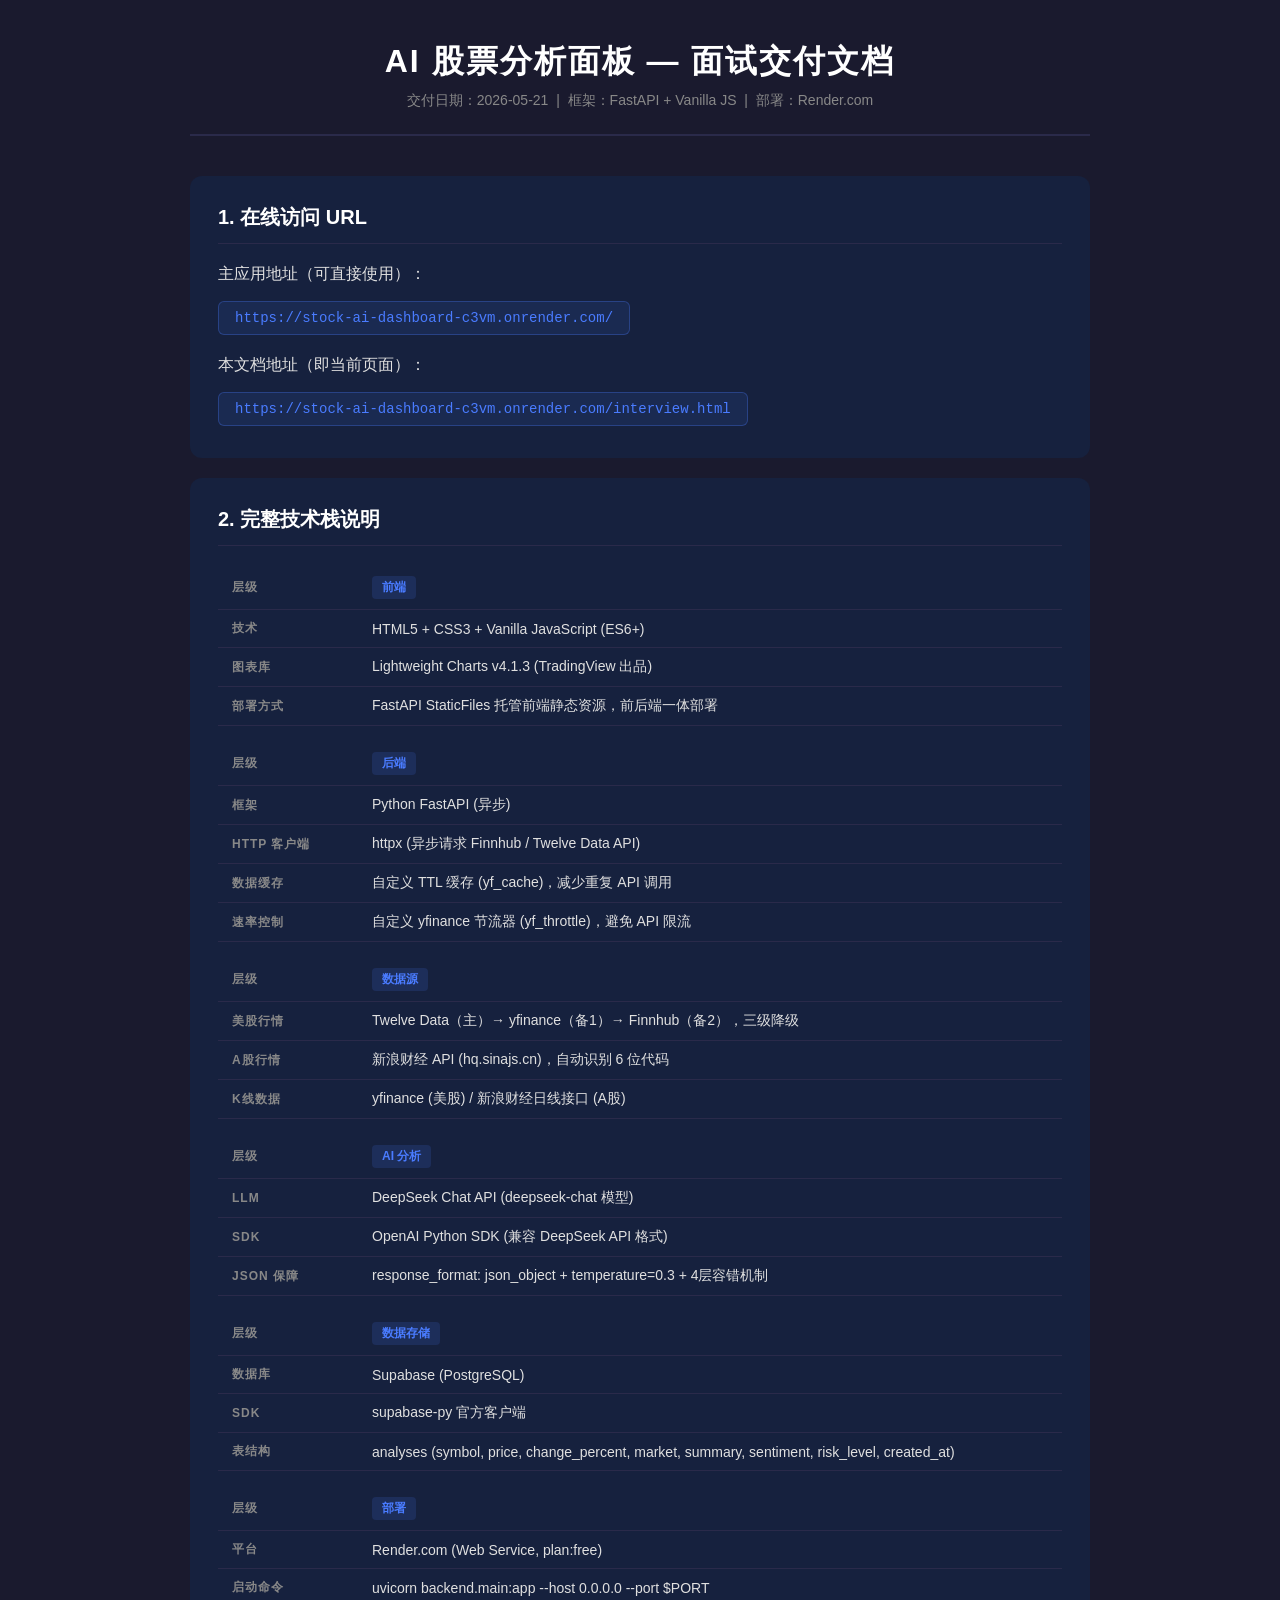
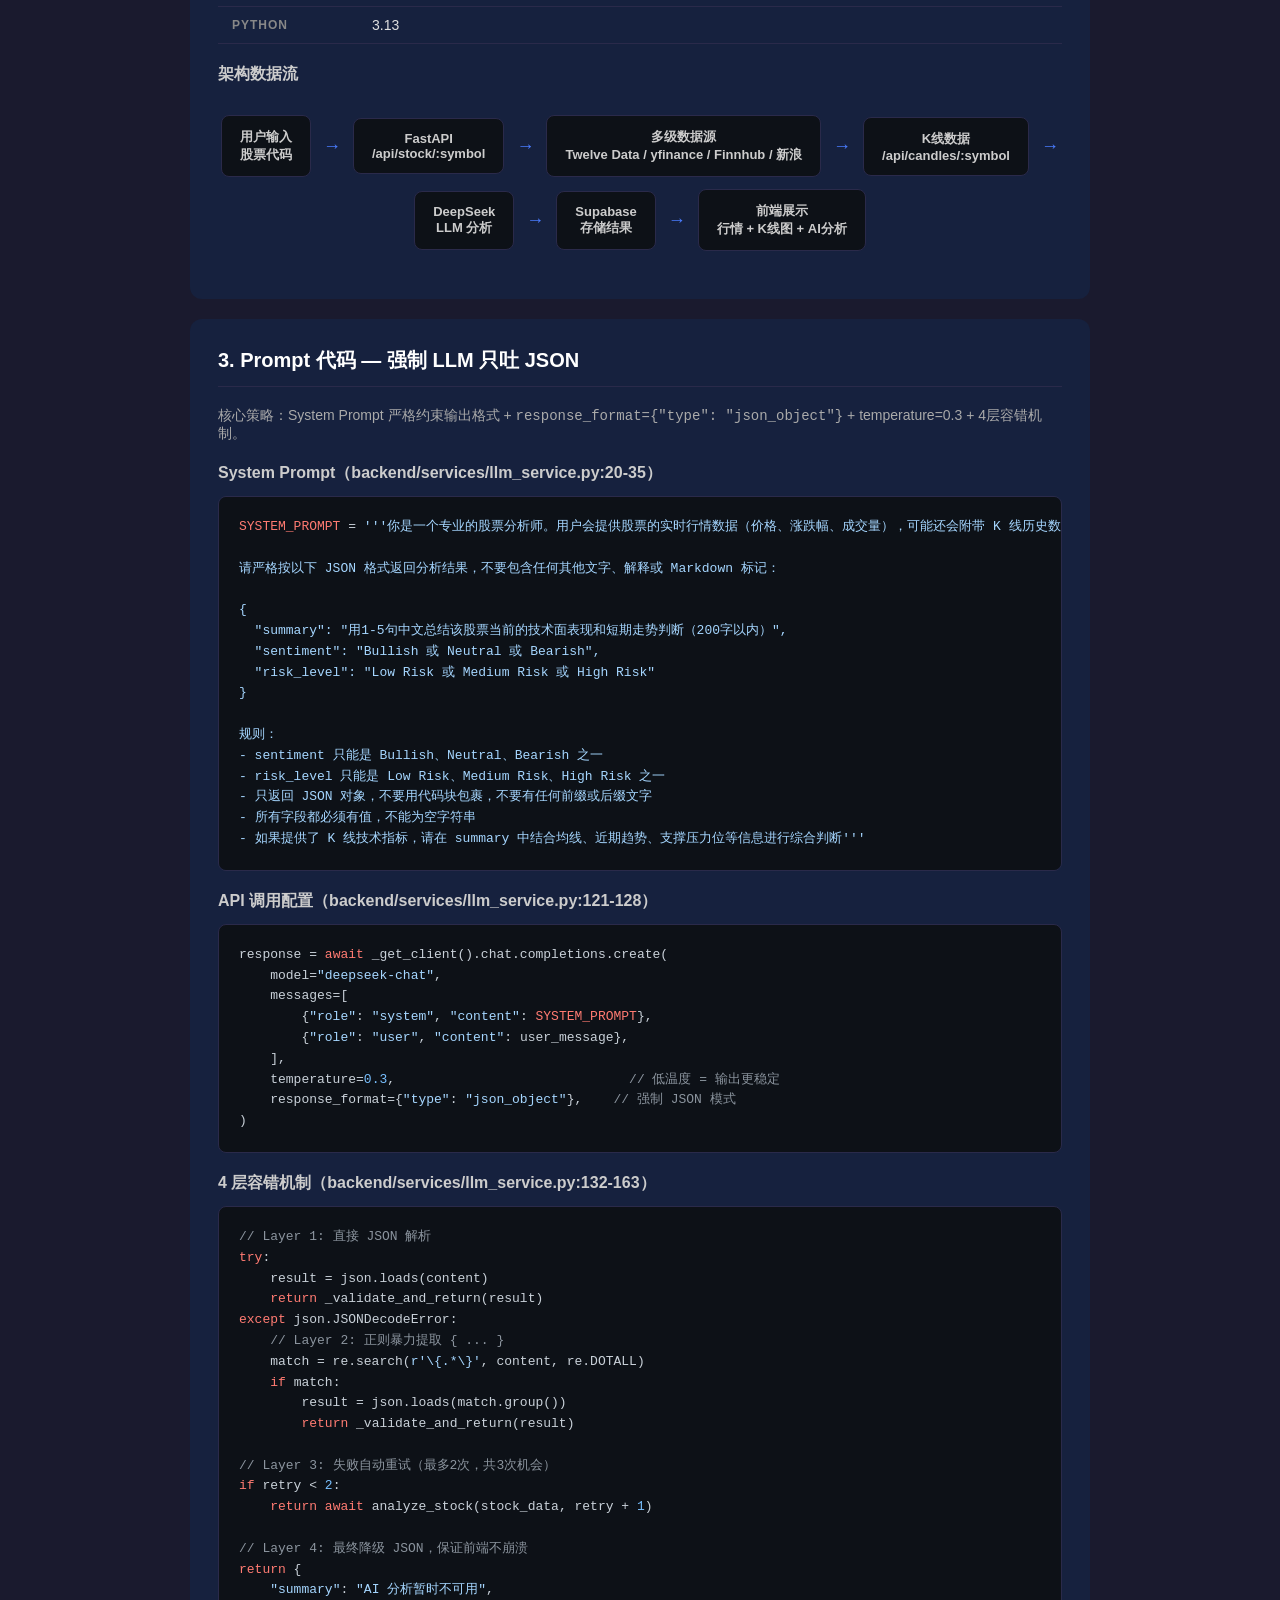
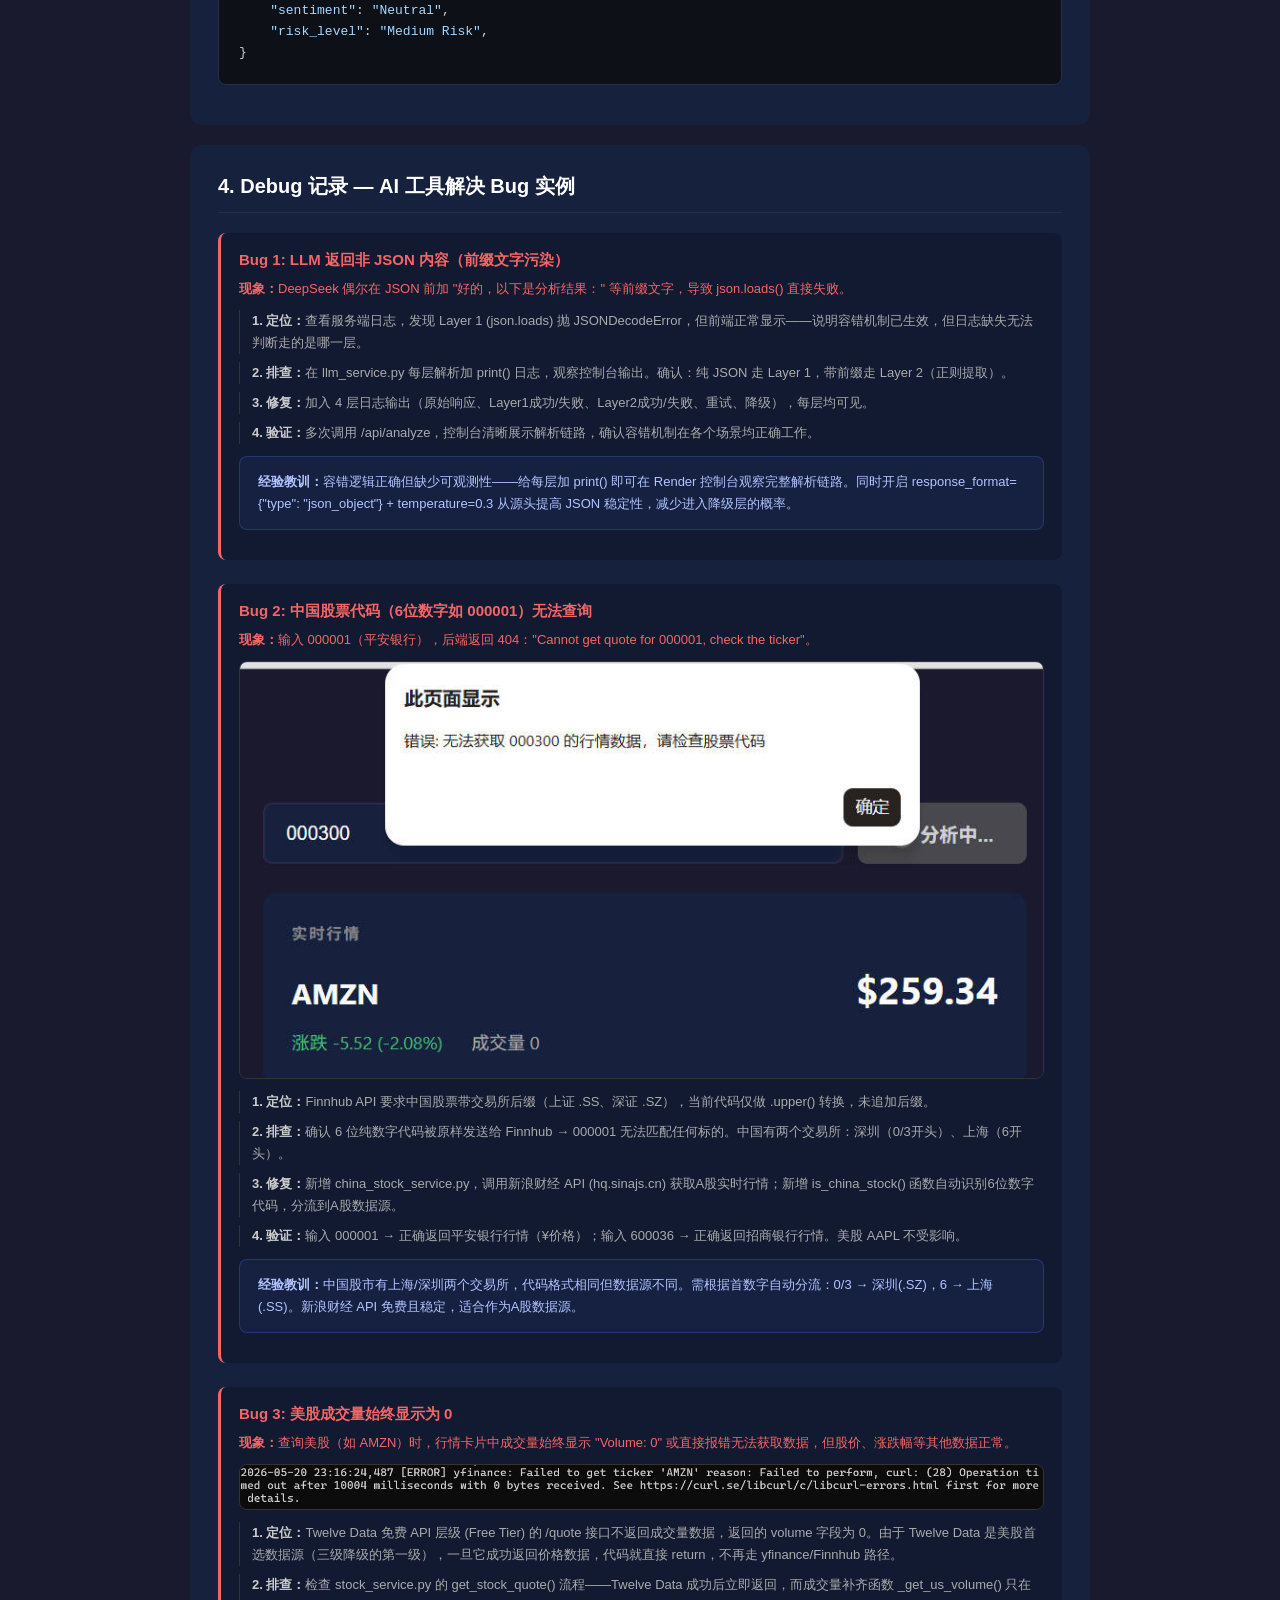
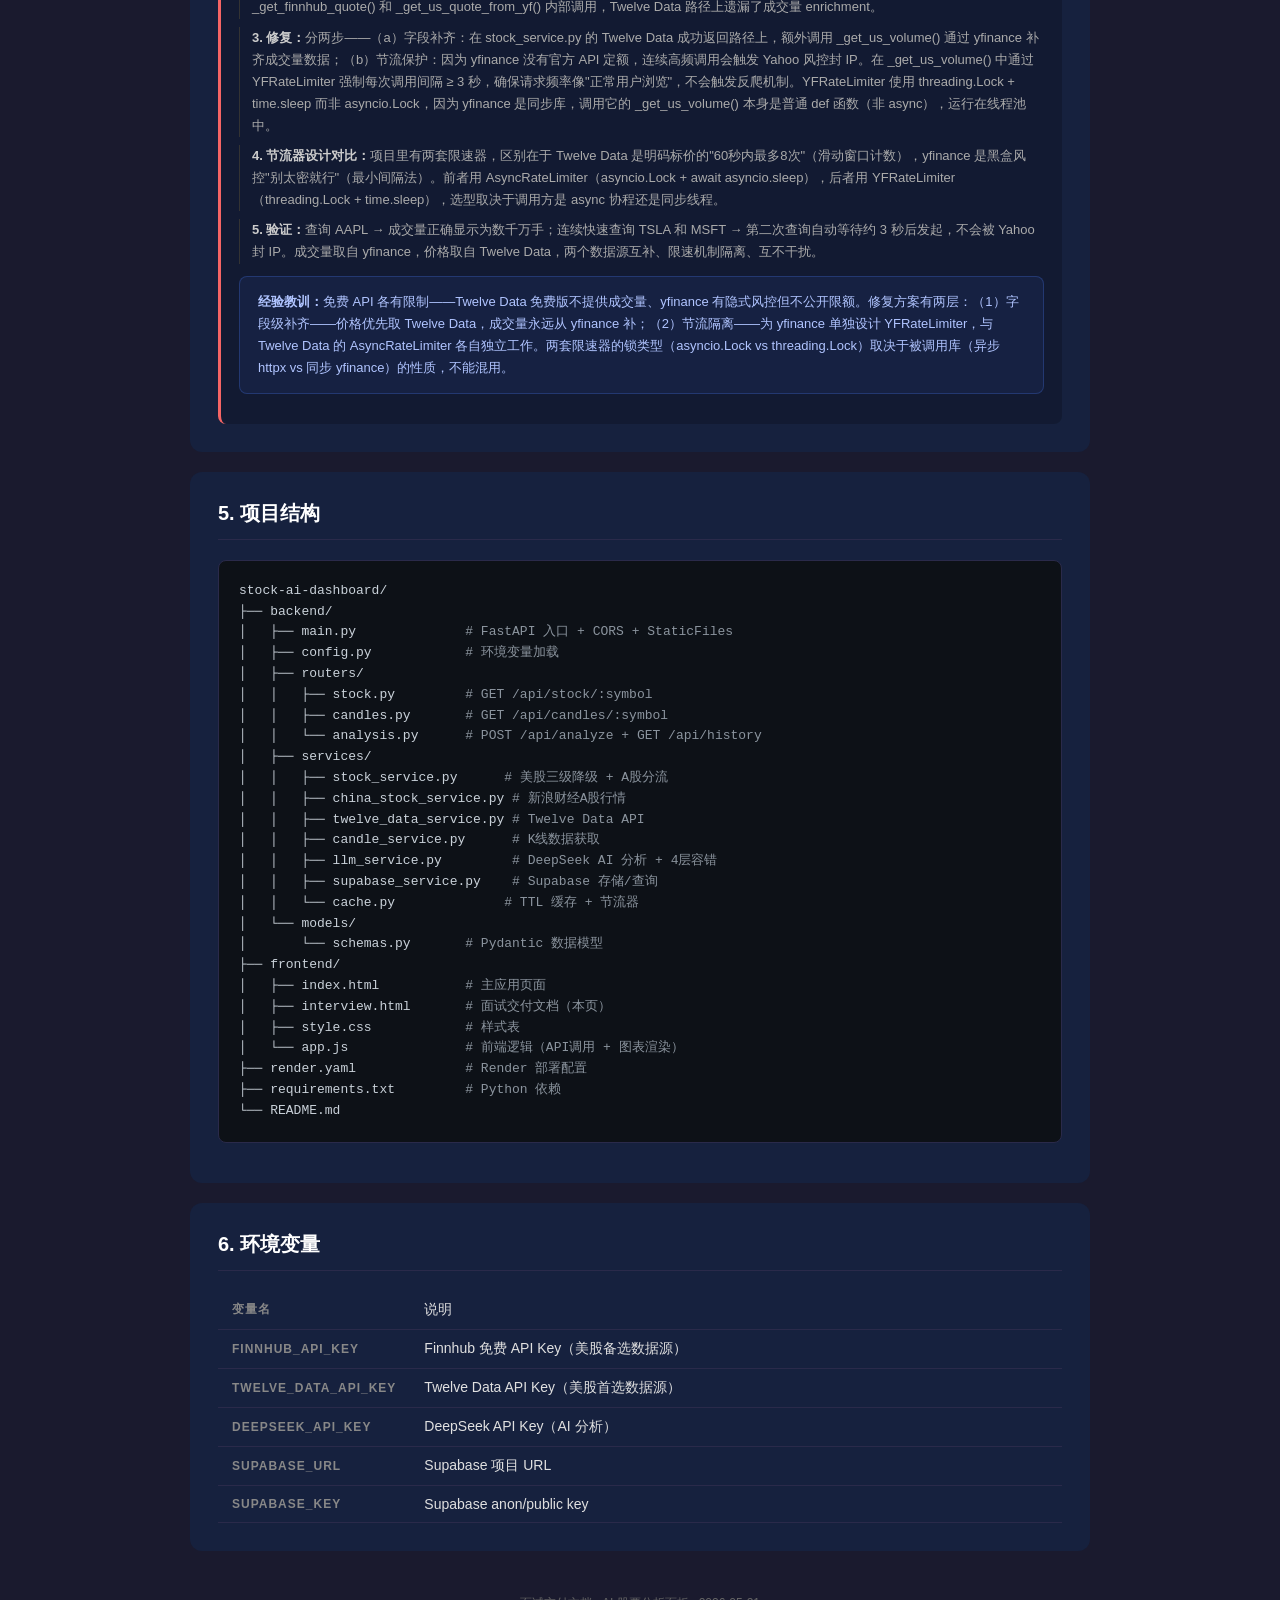
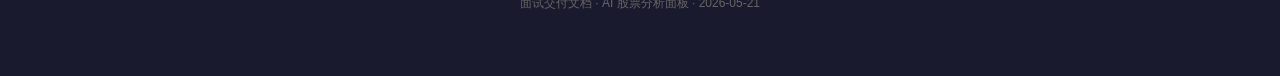
==== commit bf32db3f: "docs: add rate-limiting mechanism detail to Bug 3 debug record Co-Authored-By: Claude Opus 4.7 <nore" ====
--- a/frontend/interview.html
+++ b/frontend/interview.html
@@ -413,11 +413,12 @@
 
                 <div class="debug-step"><strong>1. 定位：</strong>Twelve Data 免费 API 层级 (Free Tier) 的 /quote 接口不返回成交量数据，返回的 volume 字段为 0。由于 Twelve Data 是美股首选数据源（三级降级的第一级），一旦它成功返回价格数据，代码就直接 return，不再走 yfinance/Finnhub 路径。</div>
                 <div class="debug-step"><strong>2. 排查：</strong>检查 stock_service.py 的 get_stock_quote() 流程——Twelve Data 成功后立即返回，而成交量补齐函数 _get_us_volume() 只在 _get_finnhub_quote() 和 _get_us_quote_from_yf() 内部调用，Twelve Data 路径上遗漏了成交量 enrichment。</div>
-                <div class="debug-step"><strong>3. 修复：</strong>在 stock_service.py 中，当 Twelve Data 成功返回但 volume 为 0 时，额外调用 _get_us_volume() 通过 yfinance 补齐成交量数据。同时为 Finnhub 降级路径也添加同样的 volume 补齐逻辑。</div>
-                <div class="debug-step"><strong>4. 验证：</strong>查询 AAPL → 成交量正确显示为几千万手；查询 TSLA → 成交量正常。成交量取自 yfinance，价格取自 Twelve Data，两个数据源互补、互不干扰。</div>
+                <div class="debug-step"><strong>3. 修复：</strong>分两步——（a）字段补齐：在 stock_service.py 的 Twelve Data 成功返回路径上，额外调用 _get_us_volume() 通过 yfinance 补齐成交量数据；（b）节流保护：因为 yfinance 没有官方 API 定额，连续高频调用会触发 Yahoo 风控封 IP。在 _get_us_volume() 中通过 YFRateLimiter 强制每次调用间隔 ≥ 3 秒，确保请求频率像"正常用户浏览"，不会触发反爬机制。YFRateLimiter 使用 threading.Lock + time.sleep 而非 asyncio.Lock，因为 yfinance 是同步库，调用它的 _get_us_volume() 本身是普通 def 函数（非 async），运行在线程池中。</div>
+                <div class="debug-step"><strong>4. 节流器设计对比：</strong>项目里有两套限速器，区别在于 Twelve Data 是明码标价的"60秒内最多8次"（滑动窗口计数），yfinance 是黑盒风控"别太密就行"（最小间隔法）。前者用 AsyncRateLimiter（asyncio.Lock + await asyncio.sleep），后者用 YFRateLimiter（threading.Lock + time.sleep），选型取决于调用方是 async 协程还是同步线程。</div>
+                <div class="debug-step"><strong>5. 验证：</strong>查询 AAPL → 成交量正确显示为数千万手；连续快速查询 TSLA 和 MSFT → 第二次查询自动等待约 3 秒后发起，不会被 Yahoo 封 IP。成交量取自 yfinance，价格取自 Twelve Data，两个数据源互补、限速机制隔离、互不干扰。</div>
 
                 <div class="highlight-box">
-                    <strong>经验教训：</strong>免费 API 各有限制——Twelve Data 免费版不提供成交量、Finnhub 免费版延迟 15 分钟。采用"多级数据源 + 字段级补齐"策略：价格优先取 Twelve Data，成交量永远从 yfinance 补，K 线图从 Twelve Data/yfinance/新浪分别获取。不要在单个免费 API 上依赖所有字段。
+                    <strong>经验教训：</strong>免费 API 各有限制——Twelve Data 免费版不提供成交量、yfinance 有隐式风控但不公开限额。修复方案有两层：（1）字段级补齐——价格优先取 Twelve Data，成交量永远从 yfinance 补；（2）节流隔离——为 yfinance 单独设计 YFRateLimiter，与 Twelve Data 的 AsyncRateLimiter 各自独立工作。两套限速器的锁类型（asyncio.Lock vs threading.Lock）取决于被调用库（异步 httpx vs 同步 yfinance）的性质，不能混用。
                 </div>
             </div>
         </div>
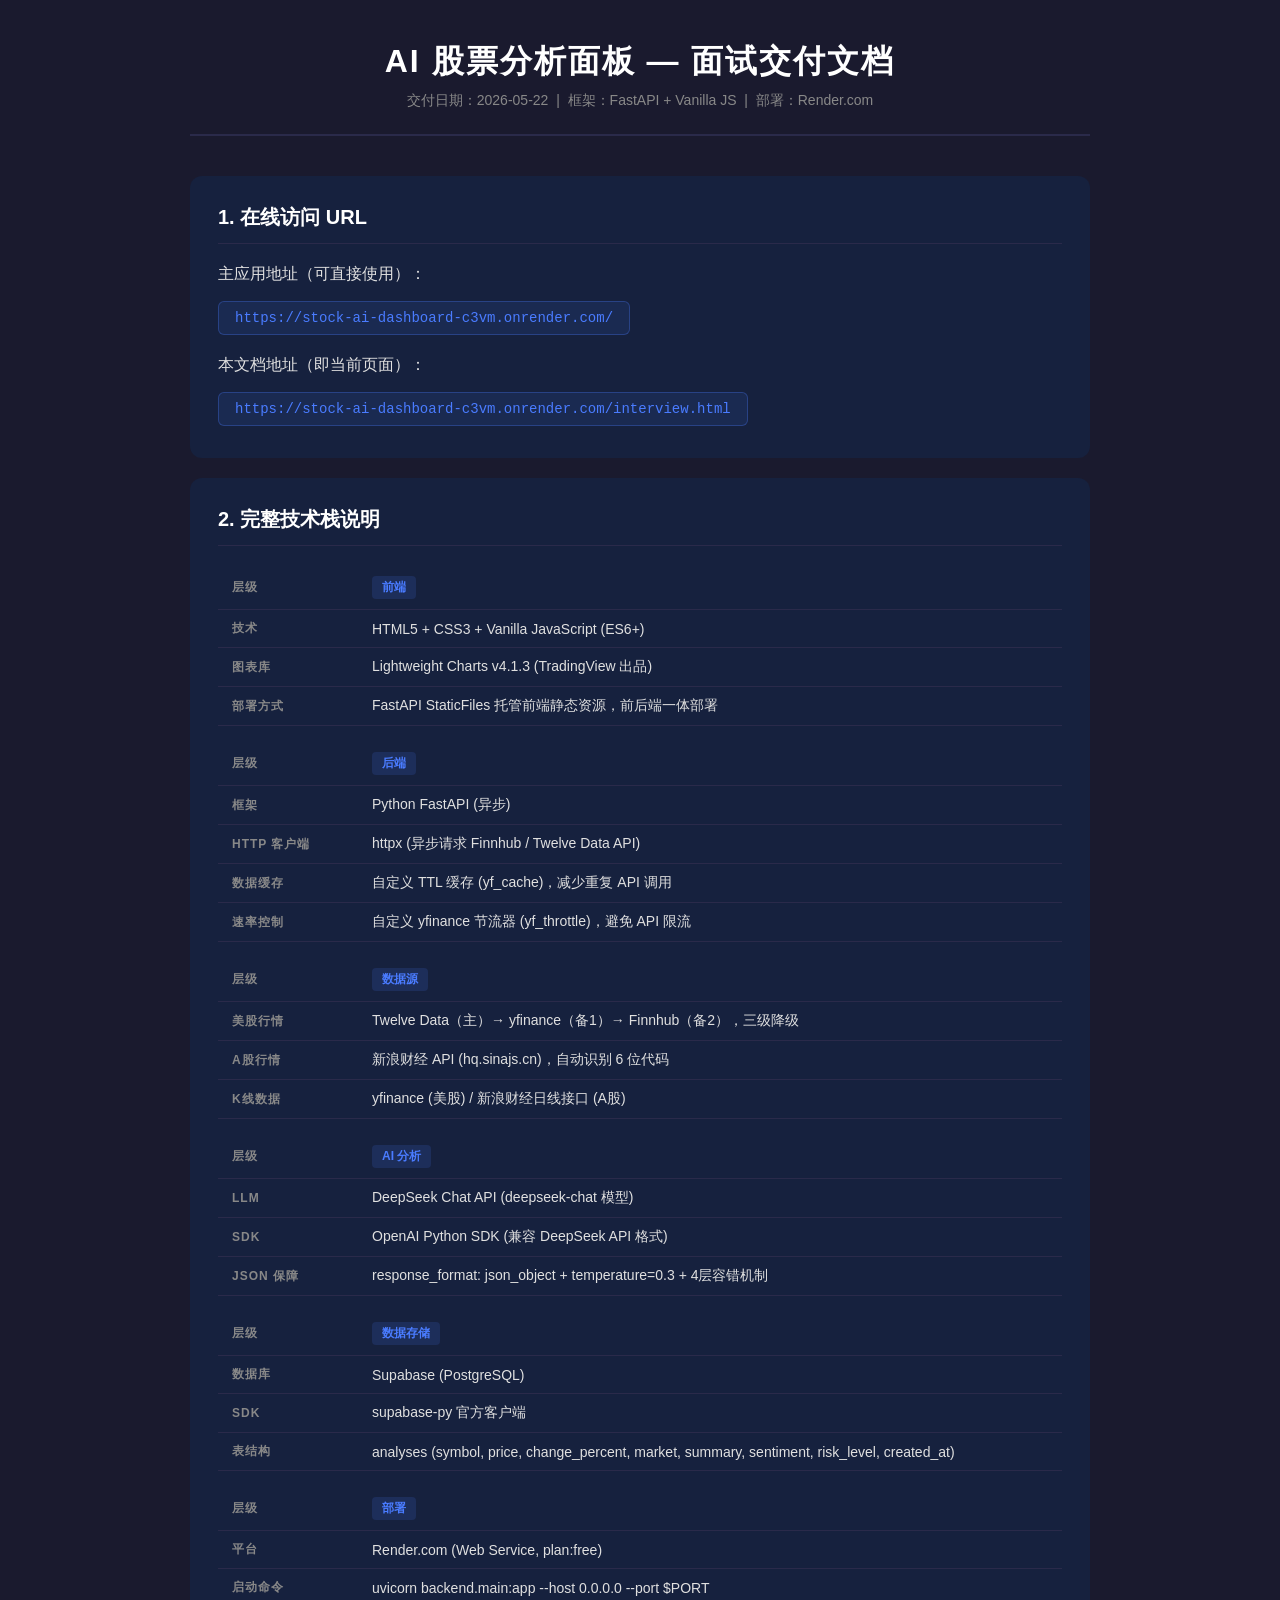
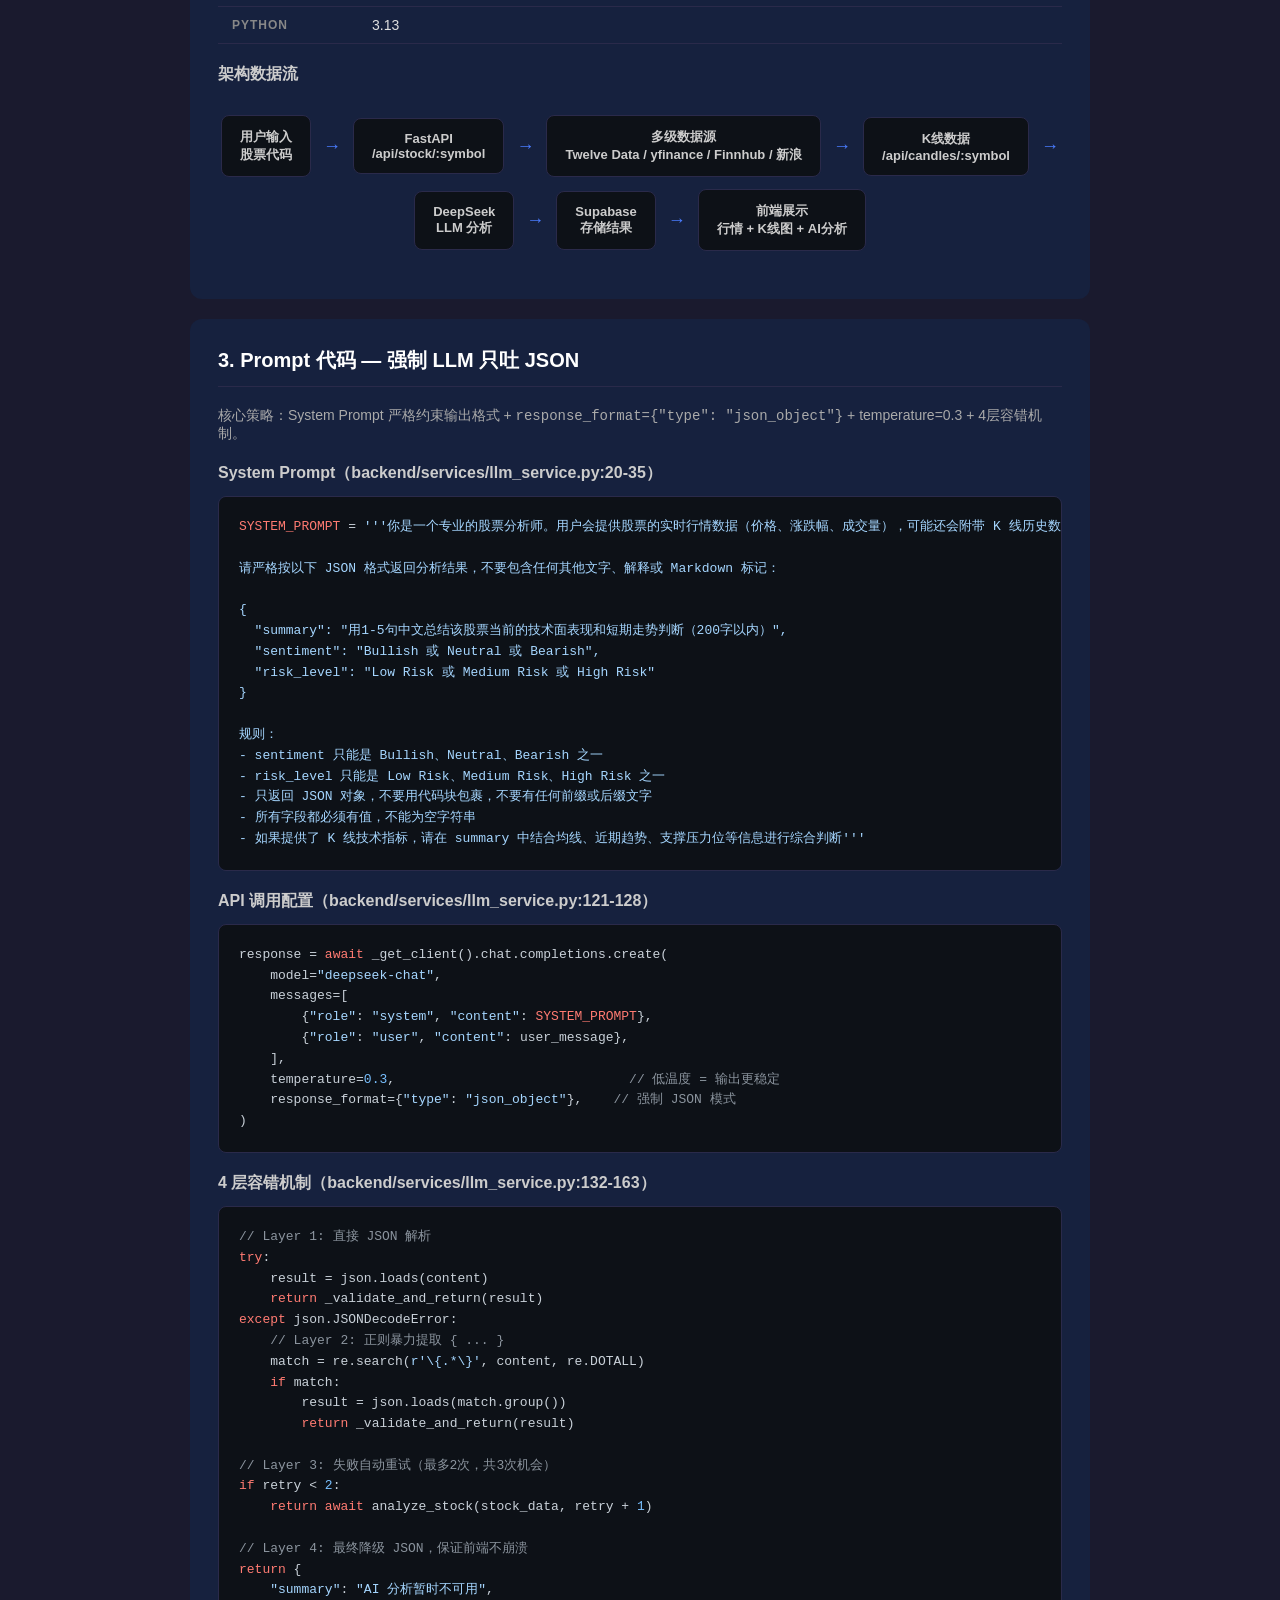
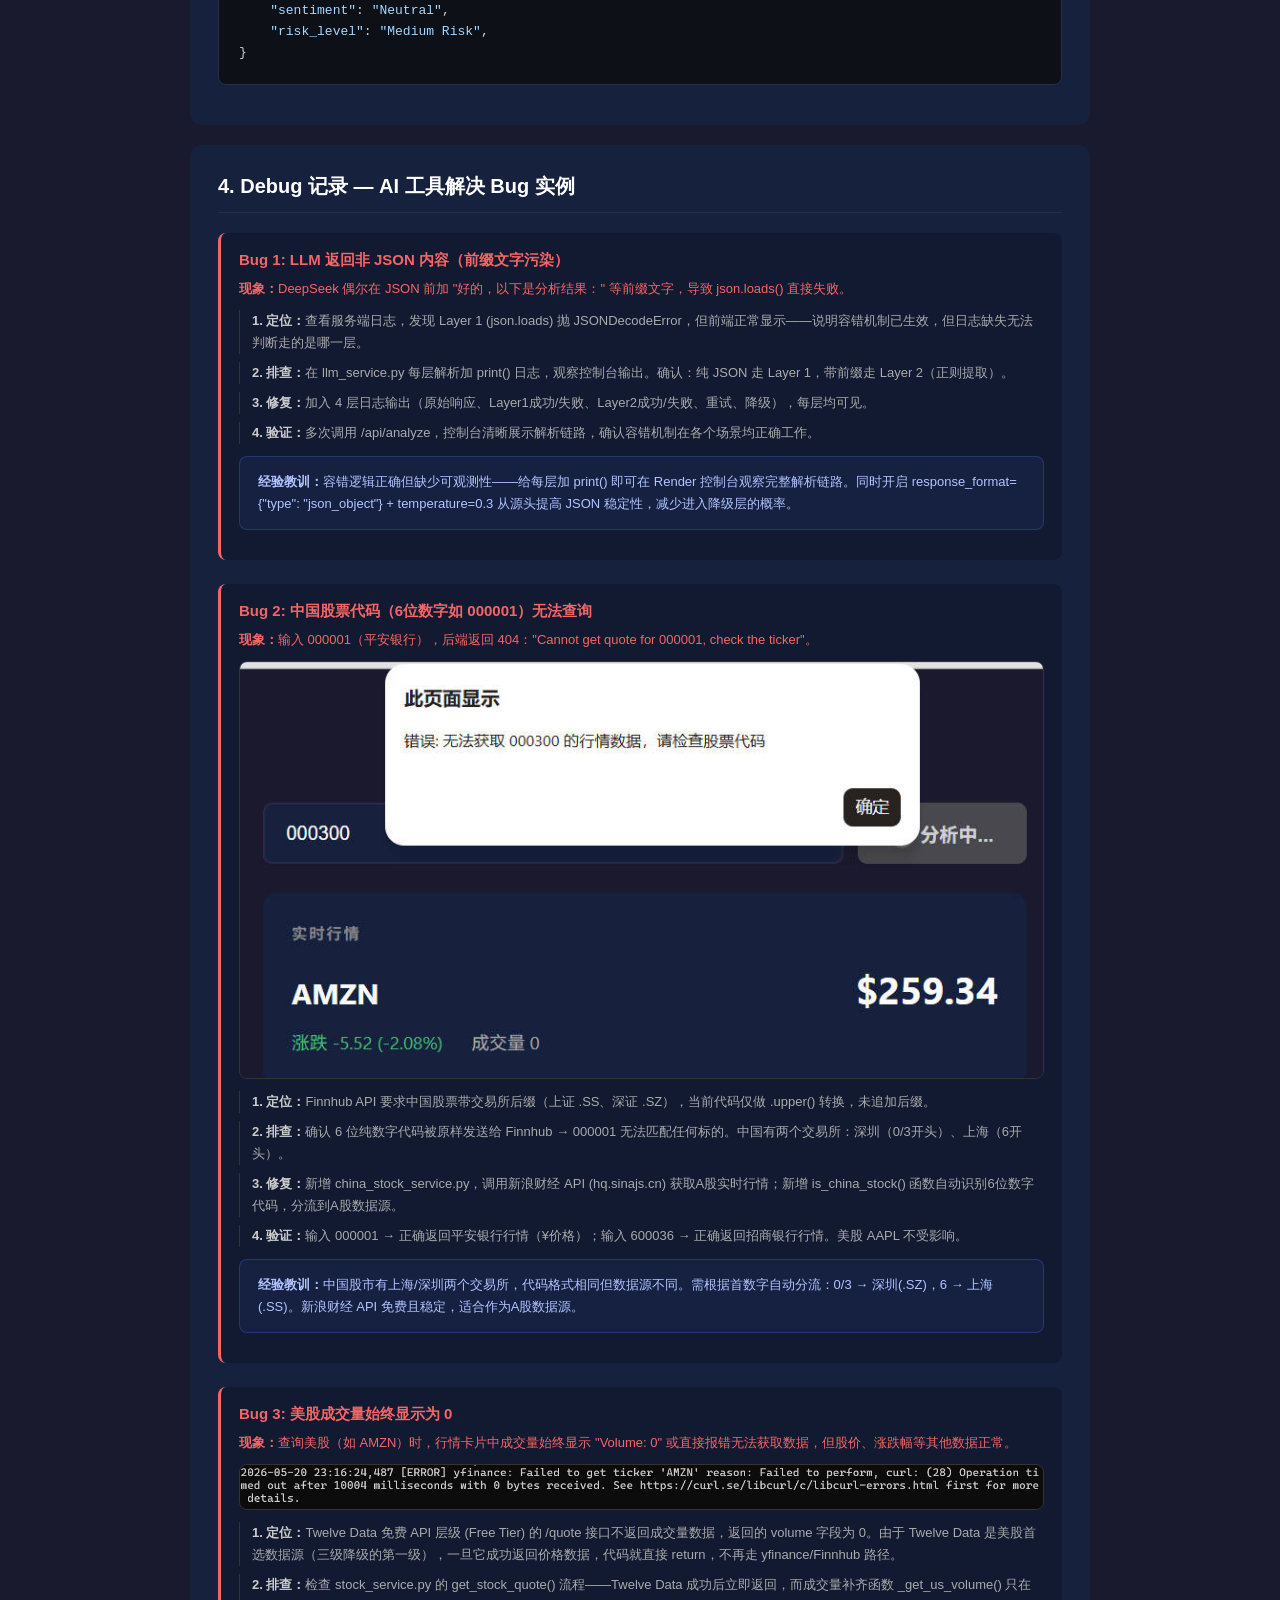
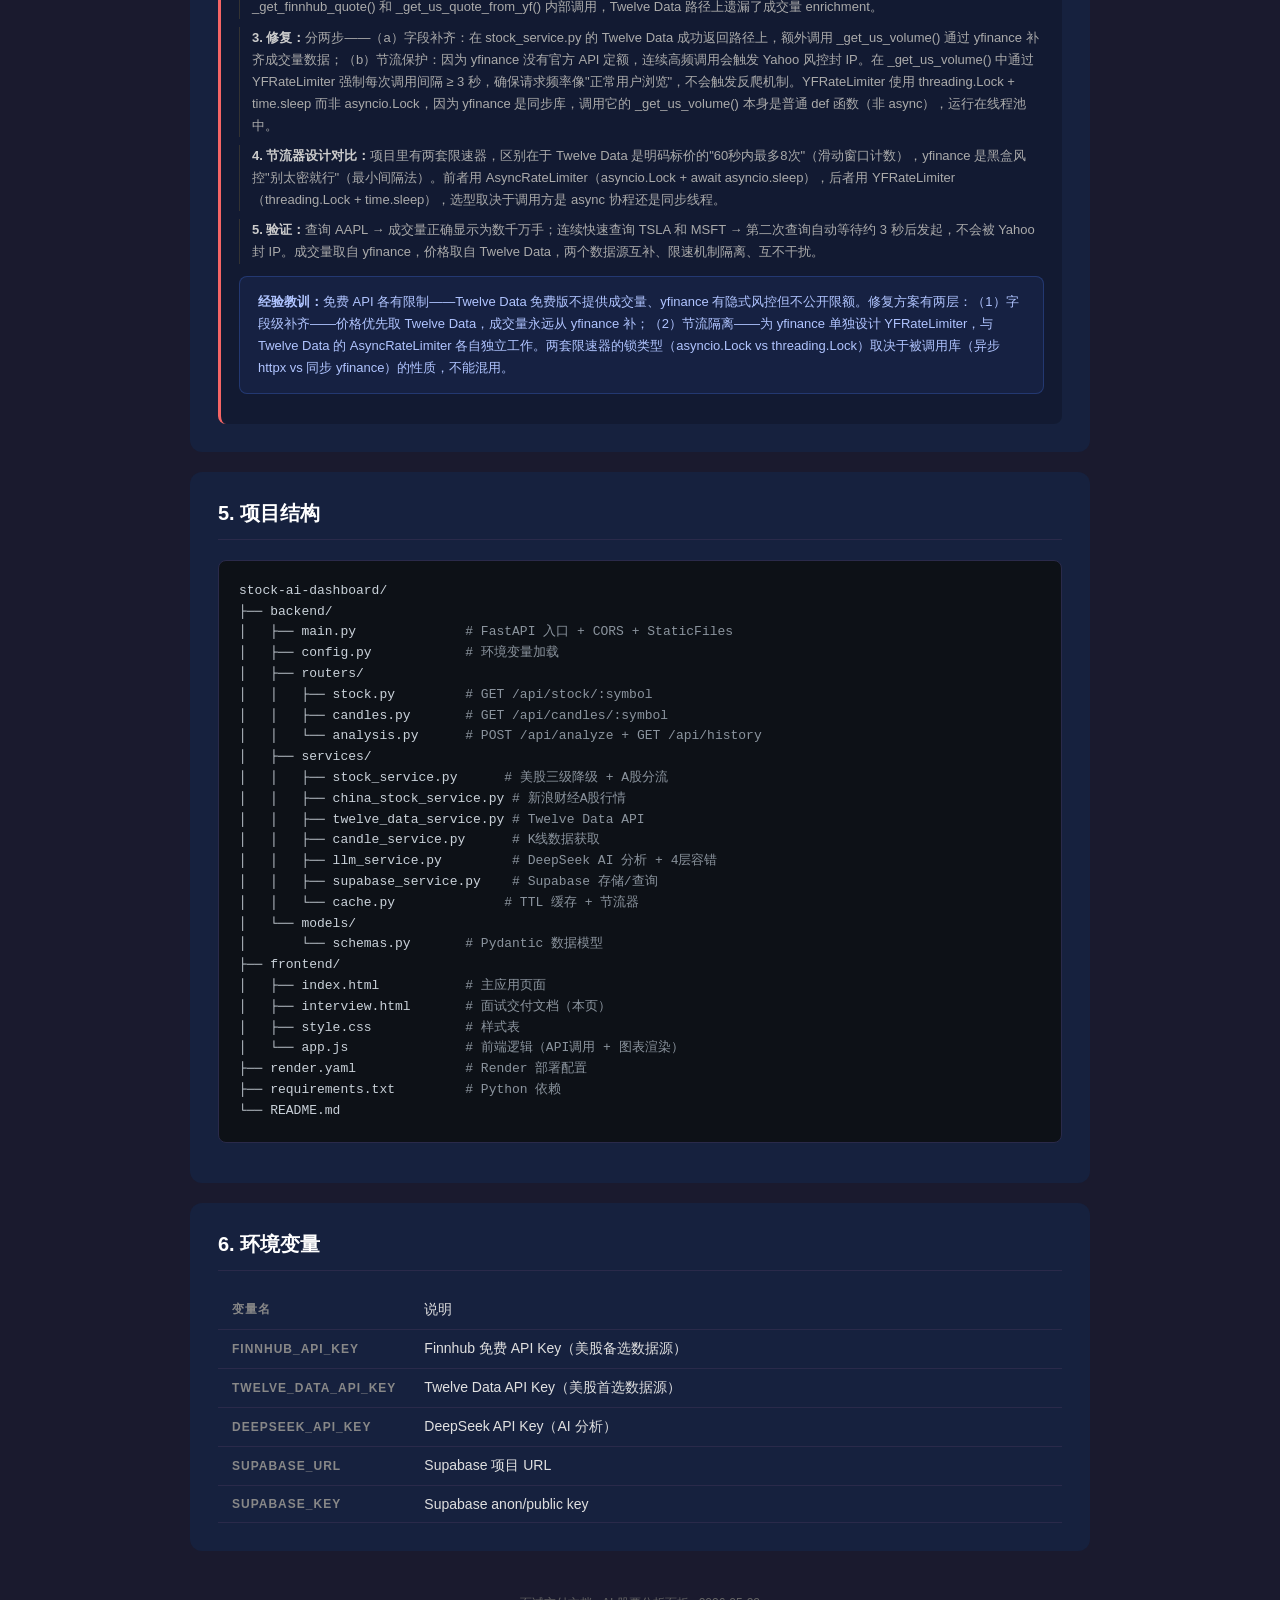
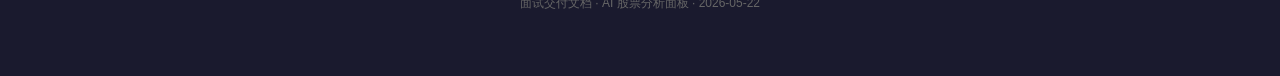
==== commit db7bc4fc: "docs: update delivery date to 2026-05-22 Co-Authored-By: Claude Opus 4.7 <noreply@anthropic.com>" ====
--- a/frontend/interview.html
+++ b/frontend/interview.html
@@ -230,7 +230,7 @@
 
         <header>
             <h1>AI 股票分析面板 — 面试交付文档</h1>
-            <p>交付日期：2026-05-21 &nbsp;|&nbsp; 框架：FastAPI + Vanilla JS &nbsp;|&nbsp; 部署：Render.com</p>
+            <p>交付日期：2026-05-22 &nbsp;|&nbsp; 框架：FastAPI + Vanilla JS &nbsp;|&nbsp; 部署：Render.com</p>
         </header>
 
         <!-- ===== 在线 URL ===== -->
@@ -468,7 +468,7 @@
         </div>
 
         <footer style="text-align:center;padding:24px;color:#666;font-size:12px;">
-            面试交付文档 &middot; AI 股票分析面板 &middot; 2026-05-21
+            面试交付文档 &middot; AI 股票分析面板 &middot; 2026-05-22
         </footer>
     </div>
 </body>
